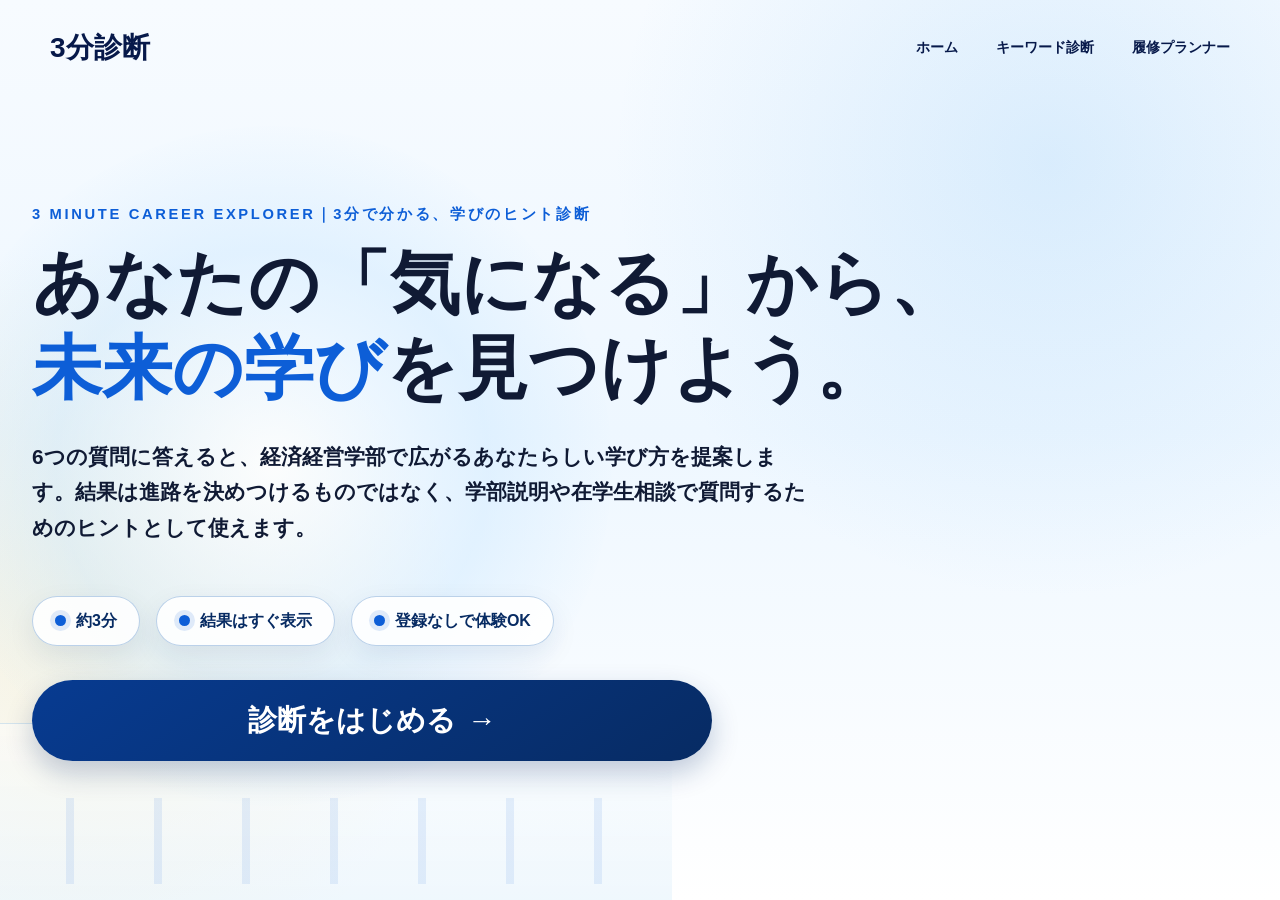
==== diagnosis/index.html @ 69097fbe "Add files via upload" ====
<!doctype html>
<html lang="ja">
  <head>
    <meta charset="UTF-8">
    <meta name="viewport" content="width=device-width, initial-scale=1">
    <title>経済経営学部 未来をデザインする3分診断</title>
    <meta name="description" content="質問に答えることで、自分に合った経済経営学部の学びの方向性を知ることができる3分診断ページです。">
    <link rel="icon" href="../favicon.svg" type="image/svg+xml">
    <link rel="stylesheet" href="../assets/css/style.css">
  </head>
  <body class="tool-diagnosis">
<div class="page-shell">
      <header class="tool-page-header">
        <a id="brand-home" class="tool-page-title" href="#top" aria-label="診断のはじめへ">
          3分診断
        </a>
        <nav class="tool-page-nav" aria-label="ツールページナビ">
          <a href="../">ホーム</a>
          <a href="../keyword/">キーワード診断</a>
          <a href="../planner/">履修プランナー</a>
        </nav>
      </header>

      <main id="top">
        <section id="welcome-screen" class="hero screen">
          <p class="eyebrow">3 MINUTE CAREER EXPLORER｜3分で分かる、学びのヒント診断</p>
          <h1>あなたの「気になる」から、<br class="desktop-title-break"><span>未来の学び</span>を見つけよう。</h1>
          <p class="hero-copy">6つの質問に答えると、経済経営学部で広がるあなたらしい学び方を提案します。結果は進路を決めつけるものではなく、学部説明や在学生相談で質問するためのヒントとして使えます。</p>
          <div class="hero-points" aria-label="診断の特徴">
            <span>約3分</span><span>結果はすぐ表示</span><span>登録なしで体験OK</span>
          </div>
          <button id="start-button" class="button button-primary button-large">診断をはじめる <span aria-hidden="true">→</span></button>
        </section>

        <section id="quiz-screen" class="screen hidden" aria-live="polite">
          <div class="progress-area">
            <div class="progress-heading">
              <span id="progress-text">QUESTION 1 / 6</span>
              <div class="progress-track"><div id="progress-bar" class="progress-bar"></div></div>
              <span id="progress-percent">17%</span>
            </div>
          </div>
          <div id="question-card" class="question-card"></div>
          <div class="quiz-actions">
            <button id="back-button" class="button button-ghost" type="button">← 戻る</button>
            <button id="next-button" class="button button-primary" type="button">次へ →</button>
          </div>
        </section>

        <section id="result-screen" class="screen hidden">
          <div class="result-intro">
            <p class="eyebrow">YOUR LEARNING COMPASS｜あなたの学びの方向性</p>
            <p class="result-pretitle">あなたの学びのコンパスは</p>
            <h2 id="result-title"></h2>
            <p id="result-lead" class="result-lead"></p>
          </div>
          <div id="result-cards" class="result-cards"></div>
          <section class="result-next">
            <div>
              <p class="eyebrow">AT OPEN CAMPUS</p>
              <h3>この結果を、もっと自分のものに。</h3>
              <p>学部説明や在学生との相談で、結果画面を見せながら「自分に合う授業・モジュール・活動」を聞いてみよう。迷ったときは、気になったキーワードや授業名をそのまま相談して大丈夫です。結果画面をスクリーンショットして見せても使いやすいです。次に使う場合は、<a href="../planner/">履修モジュールプランナー</a>、<a href="../keyword/">キーワードから学びを探す</a>、<a href="../">トップページ</a>へ進めます。</p>
            </div>
            <div class="open-campus-actions" aria-label="オープンキャンパスでの活用方法">
              <div>
                <span class="action-icon" aria-hidden="true">
                  <svg viewBox="0 0 24 24" focusable="false">
                    <path d="M4.5 5.5c2.4-.9 4.8-.7 7 .7v12c-2.2-1.4-4.6-1.6-7-.7v-12Z"></path>
                    <path d="M19.5 5.5c-2.4-.9-4.8-.7-7 .7v12c2.2-1.4 4.6-1.6 7-.7v-12Z"></path>
                  </svg>
                </span>
                <strong>学部説明や理解を深める</strong>
              </div>
              <div>
                <span class="action-icon" aria-hidden="true">
                  <svg viewBox="0 0 24 24" focusable="false">
                    <path d="M5 6.5h14v9H9l-4 3v-12Z"></path>
                    <path d="M8.5 10h7"></path>
                    <path d="M8.5 13h4.5"></path>
                  </svg>
                </span>
                <strong>在学生に気軽に相談する</strong>
              </div>
              <div>
                <span class="action-icon" aria-hidden="true">
                  <svg viewBox="0 0 24 24" focusable="false">
                    <path d="M6 20V5"></path>
                    <path d="M6 5h11l-1.3 3L17 11H6"></path>
                  </svg>
                </span>
                <strong>自分の学びの解像度を上げる</strong>
              </div>
            </div>
          </section>
          <div class="result-footer-actions">
            <button id="restart-button" class="text-button" type="button">もう一度診断する</button>
            <button id="print-button" class="text-button" type="button">結果を印刷・保存する</button>
          </div>
        </section>

      </main>
    </div>
    
  
    <script src="../assets/js/diagnosis.js" defer></script>
  </body>
</html>
---- assets/css/style.css ----
/* Home page */
body.tool-home {
    --home-navy: #07194a;
    --home-blue: #0968df;
    --home-cyan: #12b9c5;
    --home-teal: #00aaa4;
    --home-amber: #f5aa00;
    --home-cream: #fff7df;
    --home-line: #d9e8f8;
    --home-muted: #56657b;
    --home-shadow: 0 18px 44px rgba(7, 25, 74, 0.14);
    min-height: 100vh;
    margin: 0;
    background: linear-gradient(180deg, #ffffff 0%, #f5fbff 56%, #eaf8ff 100%);
    color: var(--home-navy);
    font-family: -apple-system, BlinkMacSystemFont, "Segoe UI", "Noto Sans JP", sans-serif;
    line-height: 1.6;
    overflow-x: hidden;
  }
body.tool-home * {
    box-sizing: border-box;
  }
body.tool-home a {
    color: inherit;
    text-decoration: none;
  }
body.tool-home .home-topbar {
    display: flex;
    align-items: center;
    justify-content: space-between;
    gap: 28px;
    width: min(1180px, calc(100% - 32px));
    margin: 0 auto;
    padding: 28px 0 18px;
  }
body.tool-home .home-brand {
    display: flex;
    align-items: center;
    gap: 12px;
    min-width: 0;
  }
body.tool-home .brand-symbol {
    position: relative;
    display: inline-block;
    width: 44px;
    height: 44px;
    flex: 0 0 auto;
  }
body.tool-home .brand-symbol::before,
body.tool-home .brand-symbol::after {
    content: "";
    position: absolute;
    left: 18px;
    bottom: 4px;
    width: 9px;
    height: 36px;
    border-radius: 12px 12px 2px 2px;
    background: linear-gradient(180deg, #0c6ae8, #0649b0);
    transform-origin: bottom center;
  }
body.tool-home .brand-symbol::before {
    transform: rotate(-34deg);
    box-shadow:
      -12px 8px 0 -2px #0c6ae8,
      12px 8px 0 -2px #0c6ae8;
  }
body.tool-home .brand-symbol::after {
    transform: rotate(34deg);
  }
body.tool-home .home-brand strong {
    display: block;
    overflow-wrap: anywhere;
    font-size: clamp(18px, 2.2vw, 28px);
    line-height: 1.2;
    letter-spacing: 0;
  }
body.tool-home .home-brand small {
    display: block;
    margin-top: 2px;
    color: var(--home-blue);
    font-size: 12px;
    font-weight: 800;
    letter-spacing: 0;
  }
body.tool-home .home-links {
    display: flex;
    align-items: center;
    gap: clamp(14px, 3vw, 38px);
    color: var(--home-navy);
    font-size: 14px;
    font-weight: 800;
    white-space: nowrap;
  }
body.tool-home .home-links a {
    padding: 8px 0;
  }
body.tool-home .home-shell {
    width: min(1180px, calc(100% - 32px));
    margin: 0 auto;
    padding: 0 0 38px;
  }
body.tool-home .home-hero {
    position: relative;
    display: grid;
    grid-template-columns: minmax(0, 1.02fr) minmax(360px, .98fr);
    align-items: center;
    gap: 28px;
    min-height: 500px;
    padding: 34px 0 82px;
  }
body.tool-home .home-hero::before {
    content: "";
    position: absolute;
    pointer-events: none;
    z-index: -1;
    width: 128px;
    height: 128px;
    left: -56px;
    bottom: 74px;
    border-radius: 50%;
    background: radial-gradient(circle at 32% 32%, #fff2a5 0 24%, #ffd75b 25% 58%, transparent 59%);
    opacity: .86;
  }
body.tool-home .home-kicker {
    position: relative;
    display: inline-flex;
    align-items: center;
    gap: 10px;
    margin: 0 0 16px;
    color: var(--home-blue);
    font-size: 15px;
    font-weight: 900;
    letter-spacing: 0;
  }
body.tool-home .home-kicker::before,
body.tool-home .home-kicker::after {
    content: "";
    width: 16px;
    height: 2px;
    border-radius: 999px;
    background: var(--home-blue);
    transform: rotate(62deg);
  }
body.tool-home .home-kicker::after {
    transform: rotate(-62deg);
  }
body.tool-home h1 {
    max-width: 620px;
    margin: 0;
    font-size: clamp(34px, 5.2vw, 58px);
    line-height: 1.34;
    letter-spacing: 0;
  }
body.tool-home .hero-lead {
    max-width: 560px;
    margin: 24px 0 0;
    color: #192a55;
    font-size: clamp(16px, 1.8vw, 20px);
    font-weight: 800;
  }
body.tool-home .hero-visual {
    position: relative;
    min-height: 420px;
  }
body.tool-home .campus-card {
    position: absolute;
    inset: 28px 0 0;
    overflow: hidden;
    border-radius: 56px 0 0 56px;
    background:
      linear-gradient(155deg, rgba(255,255,255,.8) 0 28%, rgba(141,220,255,.72) 29% 100%),
      linear-gradient(180deg, #d8f5ff 0%, #ffffff 100%);
    box-shadow: 0 22px 58px rgba(13, 111, 218, .18);
  }
body.tool-home .campus-sky {
    position: absolute;
    inset: 0;
    background:
      radial-gradient(circle at 30% 20%, #fff 0 6%, transparent 7%),
      radial-gradient(circle at 42% 18%, #fff 0 9%, transparent 10%),
      radial-gradient(circle at 58% 21%, #fff 0 6%, transparent 7%),
      linear-gradient(180deg, #bff0ff 0%, transparent 52%);
  }
body.tool-home .campus-building {
    position: absolute;
    right: 72px;
    top: 86px;
    display: grid;
    grid-template-columns: repeat(4, 34px);
    gap: 8px;
    width: 184px;
    min-height: 146px;
    border: 8px solid rgba(255,255,255,.8);
    border-radius: 8px;
    padding: 18px;
    background: linear-gradient(160deg, #50b6f7, #0a75d8);
    transform: perspective(500px) rotateY(-8deg);
  }
body.tool-home .campus-building span {
    min-height: 22px;
    border-radius: 3px;
    background: rgba(255,255,255,.68);
  }
body.tool-home .student-row {
    position: absolute;
    right: 40px;
    bottom: 46px;
    display: flex;
    align-items: end;
    gap: 14px;
  }
body.tool-home .student-row span {
    display: block;
    width: 64px;
    height: 140px;
    border-radius: 36px 36px 16px 16px;
    background:
      radial-gradient(circle at 50% 24px, #ffe0c2 0 20px, transparent 21px),
      linear-gradient(180deg, #ffd43d 0 42%, #1275df 43% 100%);
    box-shadow: 0 12px 20px rgba(7, 25, 74, .12);
  }
body.tool-home .student-row span:nth-child(2) {
    height: 172px;
    background:
      radial-gradient(circle at 50% 24px, #ffe0c2 0 20px, transparent 21px),
      linear-gradient(180deg, #10a6d8 0 42%, #0b56b3 43% 100%);
  }
body.tool-home .student-row span:nth-child(3) {
    height: 152px;
    background:
      radial-gradient(circle at 50% 24px, #ffe0c2 0 20px, transparent 21px),
      linear-gradient(180deg, #ffffff 0 42%, #1a64c8 43% 100%);
  }
body.tool-home .visual-ribbon {
    position: absolute;
    right: -40px;
    bottom: 12px;
    width: 420px;
    height: 92px;
    border-radius: 999px;
    transform: rotate(-18deg);
  }
body.tool-home .visual-ribbon.blue {
    background: linear-gradient(90deg, #32beff, #006ae8);
  }
body.tool-home .visual-ribbon.yellow {
    bottom: -18px;
    height: 38px;
    background: #ffd64f;
  }
body.tool-home .tool-cards {
    position: relative;
    z-index: 1;
    display: grid;
    grid-template-columns: repeat(3, minmax(0, 1fr));
    gap: 22px;
    margin-top: -50px;
  }
body.tool-home .tool-card {
    position: relative;
    display: grid;
    justify-items: center;
    gap: 12px;
    min-height: 326px;
    overflow: hidden;
    border: 1px solid #e7eef8;
    border-radius: 24px;
    padding: 30px 28px 26px;
    background:
      radial-gradient(circle at 12% 12%, rgba(33, 213, 214, .12), transparent 30%),
      radial-gradient(circle at 85% 20%, rgba(9, 104, 223, .1), transparent 28%),
      #ffffff;
    box-shadow: var(--home-shadow);
    text-align: center;
    transition: transform 160ms ease, box-shadow 160ms ease;
  }
body.tool-home .tool-card:hover {
    transform: translateY(-4px);
    box-shadow: 0 24px 54px rgba(7, 25, 74, .18);
  }
body.tool-home .tool-badge {
    position: absolute;
    top: 24px;
    right: 24px;
    border-radius: 999px;
    padding: 5px 12px;
    background: var(--home-teal);
    color: #fff;
    font-size: 12px;
    font-weight: 900;
  }
body.tool-home .tool-icon {
    display: grid;
    place-items: center;
    width: 92px;
    height: 92px;
    border-radius: 50%;
    color: #fff;
    box-shadow: 0 16px 28px rgba(7, 25, 74, .18);
  }
body.tool-home .tool-icon svg {
    width: 54px;
    height: 54px;
    fill: none;
    stroke: currentColor;
    stroke-width: 4;
    stroke-linecap: round;
    stroke-linejoin: round;
  }
body.tool-home .tool-card.teal .tool-icon,
body.tool-home .tool-card.teal em {
    background: linear-gradient(135deg, #16ceb5, #00a6a2);
  }
body.tool-home .tool-card.blue .tool-icon,
body.tool-home .tool-card.blue em {
    background: linear-gradient(135deg, #3999ff, #0067e6);
  }
body.tool-home .tool-card.amber .tool-icon,
body.tool-home .tool-card.amber em {
    background: linear-gradient(135deg, #ffc928, #f0a000);
  }
body.tool-home .tool-card strong {
    display: block;
    color: var(--home-blue);
    font-size: clamp(24px, 2.6vw, 30px);
    line-height: 1.2;
    letter-spacing: 0;
  }
body.tool-home .tool-card.teal strong {
    color: #00a39d;
  }
body.tool-home .tool-card.amber strong {
    color: #ee9700;
    font-size: clamp(18px, 2.1vw, 26px);
    white-space: nowrap;
  }
body.tool-home .tool-card > span:not(.tool-icon):not(.tool-badge) {
    color: #16254e;
    font-size: 14px;
    font-weight: 700;
  }
body.tool-home .tool-card em {
    display: inline-flex;
    align-items: center;
    justify-content: center;
    width: min(100%, 256px);
    min-height: 48px;
    margin-top: auto;
    border-radius: 999px;
    color: #fff;
    font-style: normal;
    font-weight: 900;
    box-shadow: 0 10px 20px rgba(7, 25, 74, .14);
  }
body.tool-home .tool-card em::after {
    content: ">";
    margin-left: 12px;
  }
body.tool-home .home-steps {
    margin: 58px calc(50% - 50vw) 0;
    padding: 48px max(16px, calc((100vw - 1180px) / 2)) 58px;
    background:
      radial-gradient(circle at 9% 20%, rgba(9,104,223,.12), transparent 13%),
      radial-gradient(circle at 91% 24%, rgba(245,170,0,.14), transparent 12%),
      linear-gradient(180deg, #effbff 0%, #e8f8ff 100%);
  }
body.tool-home .home-steps h2 {
    margin: 0 0 28px;
    text-align: center;
    font-size: clamp(24px, 3.4vw, 34px);
    line-height: 1.35;
    letter-spacing: 0;
  }
body.tool-home .step-grid {
    display: grid;
    grid-template-columns: repeat(3, minmax(0, 1fr));
    gap: 18px;
  }
body.tool-home .step-grid article {
    min-height: 176px;
    border: 1px solid #d9edff;
    border-radius: 20px;
    padding: 24px;
    background: rgba(255,255,255,.84);
    box-shadow: 0 14px 32px rgba(7, 25, 74, .08);
  }
body.tool-home .step-grid span {
    display: inline-grid;
    place-items: center;
    width: 66px;
    height: 66px;
    border-radius: 50%;
    color: #fff;
    font-size: 13px;
    font-weight: 900;
    line-height: 1.1;
  }
body.tool-home .step-grid article:nth-child(1) span {
    background: linear-gradient(135deg, #16ceb5, #00a6a2);
  }
body.tool-home .step-grid article:nth-child(2) span {
    background: linear-gradient(135deg, #3999ff, #0067e6);
  }
body.tool-home .step-grid article:nth-child(3) span {
    background: linear-gradient(135deg, #ffc928, #f0a000);
  }
body.tool-home .step-grid h3 {
    margin: 14px 0 6px;
    font-size: 20px;
    letter-spacing: 0;
  }
body.tool-home .step-grid p {
    margin: 0;
    color: var(--home-muted);
    font-size: 14px;
    font-weight: 700;
  }
body.tool-home .home-message {
    display: grid;
    grid-template-columns: auto minmax(0, 1fr);
    gap: 18px;
    align-items: center;
    width: min(960px, 100%);
    margin: -18px auto 0;
    border: 1px solid #e1edf8;
    border-radius: 20px;
    padding: 18px 28px;
    background: #fff;
    box-shadow: var(--home-shadow);
  }
body.tool-home .message-icon {
    position: relative;
    display: inline-grid;
    place-items: center;
    width: 62px;
    height: 62px;
    border-radius: 50%;
    background: #e5f5ff;
  }
body.tool-home .message-icon::before {
    content: "";
    width: 28px;
    height: 34px;
    border: 4px solid var(--home-blue);
    border-radius: 18px 18px 8px 8px;
    background: #fff;
  }
body.tool-home .home-message p {
    margin: 0;
    color: #13224c;
    font-weight: 800;
  }
@media (max-width: 900px) {
body.tool-home .home-topbar {
      align-items: flex-start;
      flex-direction: column;
      gap: 12px;
    }
body.tool-home .home-links {
      width: 100%;
      overflow-x: auto;
      padding-bottom: 2px;
    }
body.tool-home .home-hero {
      grid-template-columns: 1fr;
      min-height: 0;
      padding: 28px 0 64px;
    }
body.tool-home .hero-visual {
      min-height: 300px;
    }
body.tool-home .campus-card {
      inset: 0;
      border-radius: 28px;
    }
body.tool-home .tool-cards,
body.tool-home .step-grid {
      grid-template-columns: 1fr;
    }
body.tool-home .tool-cards {
      margin-top: -34px;
    }
body.tool-home .tool-card {
      min-height: 0;
    }
  }
@media (max-width: 560px) {
body.tool-home .home-topbar,
body.tool-home .home-shell {
      width: min(100% - 24px, 460px);
    }
body.tool-home .home-topbar {
      flex-direction: row;
      align-items: center;
      justify-content: center;
      padding-top: 20px;
      padding-bottom: 10px;
      text-align: center;
    }
body.tool-home .brand-symbol {
      width: 34px;
      height: 34px;
    }
body.tool-home .brand-symbol::before,
body.tool-home .brand-symbol::after {
      left: 14px;
      bottom: 3px;
      width: 7px;
      height: 28px;
    }
body.tool-home .brand-symbol::before {
      box-shadow:
        -9px 6px 0 -2px #0c6ae8,
        9px 6px 0 -2px #0c6ae8;
    }
body.tool-home .home-brand strong {
      font-size: 17px;
      line-height: 1.25;
    }
body.tool-home .home-brand small {
      font-size: 10px;
    }
body.tool-home .home-links {
      display: none;
    }
body.tool-home .home-hero {
      display: none;
    }
body.tool-home .tool-cards {
      justify-items: center;
      margin-top: 18px;
    }
body.tool-home .tool-card {
      width: min(100%, 360px);
      border-radius: 20px;
      padding: 26px 22px 22px;
    }
body.tool-home .tool-icon {
      width: 78px;
      height: 78px;
    }
body.tool-home .tool-icon svg {
      width: 46px;
      height: 46px;
    }
body.tool-home .home-steps {
      margin-top: 42px;
      padding-top: 38px;
    }
body.tool-home .step-grid article {
      padding: 20px;
    }
body.tool-home .home-message {
      grid-template-columns: 1fr;
      justify-items: center;
      text-align: center;
      padding: 20px;
    }
}

/* Shared tool page header */
body.tool-keyword .tool-page-header,
body.tool-diagnosis .tool-page-header,
body.tool-planner .tool-page-header {
    display: flex;
    align-items: center;
    justify-content: space-between;
    gap: 28px;
    width: min(1180px, calc(100% - 32px));
    margin: 0 auto;
    padding: 28px 0 18px;
  }
body.tool-keyword .tool-page-title,
body.tool-diagnosis .tool-page-title,
body.tool-planner .tool-page-title {
    display: block;
    min-width: 0;
    color: #07194a;
    font-size: clamp(18px, 2.2vw, 28px);
    font-weight: 900;
    line-height: 1.2;
    letter-spacing: 0;
    text-decoration: none;
  }
body.tool-keyword .tool-page-nav,
body.tool-diagnosis .tool-page-nav,
body.tool-planner .tool-page-nav {
    display: flex;
    align-items: center;
    gap: clamp(14px, 3vw, 38px);
    color: #07194a;
    font-size: 14px;
    font-weight: 800;
    white-space: nowrap;
  }
body.tool-keyword .tool-page-nav a,
body.tool-diagnosis .tool-page-nav a,
body.tool-planner .tool-page-nav a {
    color: inherit;
    padding: 8px 0;
    text-decoration: none;
  }
body.tool-keyword .tool-page-title:hover,
body.tool-diagnosis .tool-page-title:hover,
body.tool-planner .tool-page-title:hover,
body.tool-keyword .tool-page-nav a:hover,
body.tool-diagnosis .tool-page-nav a:hover,
body.tool-planner .tool-page-nav a:hover {
    color: #0968df;
  }
body.tool-keyword .tool-page-title:focus-visible,
body.tool-diagnosis .tool-page-title:focus-visible,
body.tool-planner .tool-page-title:focus-visible,
body.tool-keyword .tool-page-nav a:focus-visible,
body.tool-diagnosis .tool-page-nav a:focus-visible,
body.tool-planner .tool-page-nav a:focus-visible {
    outline: 3px solid rgba(9, 104, 223, .22);
    outline-offset: 4px;
    border-radius: 8px;
  }
@media (max-width: 900px) {
body.tool-keyword .tool-page-header,
body.tool-diagnosis .tool-page-header,
body.tool-planner .tool-page-header {
      align-items: flex-start;
      flex-direction: column;
      gap: 12px;
    }
body.tool-keyword .tool-page-nav,
body.tool-diagnosis .tool-page-nav,
body.tool-planner .tool-page-nav {
      width: 100%;
      overflow-x: auto;
      padding-bottom: 2px;
    }
  }
@media (max-width: 560px) {
body.tool-keyword .tool-page-header,
body.tool-diagnosis .tool-page-header,
body.tool-planner .tool-page-header {
      width: min(100% - 24px, 460px);
      padding: 20px 0 10px;
    }
body.tool-keyword .tool-page-title,
body.tool-diagnosis .tool-page-title,
body.tool-planner .tool-page-title {
      font-size: 18px;
    }
body.tool-keyword .tool-page-nav,
body.tool-diagnosis .tool-page-nav,
body.tool-planner .tool-page-nav {
      gap: 18px;
      font-size: 13px;
    }
  }
@media print {
body.tool-keyword .tool-page-header,
body.tool-diagnosis .tool-page-header,
body.tool-planner .tool-page-header {
      display: none !important;
    }
}

/* Keyword diagnosis base styles */
body.tool-keyword {
      --ink: #172033;
      --muted: #64748b;
      --line: #d8dee8;
      --panel: #ffffff;
      --soft: #f7f8fb;
      --accent: #0f766e;
      --accent-ink: #ffffff;
      --rose: #db2777;
      --amber: #b45309;
      --blue: #2563eb;
      --shadow: 0 18px 42px rgba(23, 32, 51, 0.12);
    }
body.tool-keyword * {
      box-sizing: border-box;
    }
body.tool-keyword {
      margin: 0;
      color: var(--ink);
      background:
        linear-gradient(180deg, #f5f7fb 0%, #ffffff 46%, #eef7f5 100%);
      font-family: -apple-system, BlinkMacSystemFont, "Segoe UI", sans-serif;
      line-height: 1.6;
    }
body.tool-keyword button {
      font: inherit;
    }
body.tool-keyword .app {
      width: min(1180px, calc(100vw - 32px));
      max-width: 100vw;
      margin: 0 auto;
      padding: 28px 0 40px;
    }
body.tool-keyword .topbar {
      display: flex;
      align-items: flex-start;
      justify-content: space-between;
      gap: 20px;
      margin-bottom: 22px;
    }
body.tool-keyword .title-block {
      max-width: none;
      width: 100%;
    }
body.tool-keyword .kicker {
      margin: 0 0 6px;
      color: var(--accent);
      font-size: 13px;
      font-weight: 700;
      letter-spacing: 0;
    }
body.tool-keyword h1 {
      margin: 0;
      font-size: clamp(28px, 4vw, 48px);
      line-height: 1.14;
      letter-spacing: 0;
      overflow-wrap: anywhere;
    }
body.tool-keyword .lead {
      margin: 12px 0 0;
      color: #475569;
      font-size: 16px;
      max-width: none;
      overflow-wrap: anywhere;
    }
body.tool-keyword .counter {
      min-width: 112px;
      border: 1px solid var(--line);
      border-radius: 8px;
      background: #f8fafc;
      padding: 7px 12px;
      text-align: center;
    }
body.tool-keyword .counter strong {
      display: block;
      font-size: 20px;
      line-height: 1.1;
      color: var(--accent);
    }
body.tool-keyword .counter span {
      display: block;
      color: var(--muted);
      font-size: 12px;
      margin-top: 2px;
    }
body.tool-keyword .layout {
      display: block;
    }
body.tool-keyword .panel {
      background: rgba(255, 255, 255, 0.92);
      border: 1px solid var(--line);
      border-radius: 8px;
      box-shadow: var(--shadow);
    }
body.tool-keyword .keyword-tag-panel {
      margin-bottom: 22px;
      padding: 20px;
    }
body.tool-keyword .section-head {
      display: flex;
      align-items: center;
      justify-content: space-between;
      gap: 14px;
      margin-bottom: 14px;
    }
body.tool-keyword .tag-panel-actions {
      display: flex;
      align-items: center;
      gap: 10px;
    }
body.tool-keyword h2 {
      margin: 0;
      font-size: 19px;
      letter-spacing: 0;
    }
body.tool-keyword .ghost-button,
body.tool-keyword .primary-button {
      max-width: 100%;
      min-height: 42px;
      border-radius: 8px;
      border: 1px solid var(--line);
      padding: 8px 14px;
      cursor: pointer;
      transition: transform 160ms ease, box-shadow 160ms ease, background 160ms ease;
    }
body.tool-keyword .ghost-button {
      background: #ffffff;
      color: #334155;
    }
body.tool-keyword .primary-button {
      background: var(--accent);
      border-color: var(--accent);
      color: var(--accent-ink);
      font-weight: 700;
    }
body.tool-keyword .ghost-button:hover,
body.tool-keyword .primary-button:hover {
      transform: translateY(-1px);
      box-shadow: 0 8px 18px rgba(23, 32, 51, 0.14);
    }
body.tool-keyword .ghost-button:disabled,
body.tool-keyword .primary-button:disabled {
      opacity: 0.45;
      cursor: not-allowed;
      transform: none;
      box-shadow: none;
    }
body.tool-keyword .chips {
      display: flex;
      flex-wrap: wrap;
      gap: 9px;
    }
body.tool-keyword .chip {
      display: inline-flex;
      align-items: center;
      max-width: 100%;
      min-height: 36px;
      border: 1px solid var(--line);
      border-radius: 999px;
      background: #f8fafc;
      color: #334155;
      padding: 7px 12px;
      cursor: pointer;
      transition: border 160ms ease, background 160ms ease, box-shadow 160ms ease, transform 160ms ease;
    }
body.tool-keyword .chip:hover {
      border-color: var(--accent);
      background: #ecfdf5;
      color: var(--accent);
      transform: translateY(-1px);
      box-shadow: 0 6px 16px rgba(15, 118, 110, 0.12);
    }
body.tool-keyword .chip.is-selected {
      border-color: var(--accent);
      background: var(--accent);
      box-shadow: 0 8px 18px rgba(15, 118, 110, 0.2);
      color: #ffffff;
    }
body.tool-keyword .chip.is-disabled {
      opacity: 0.46;
      cursor: not-allowed;
    }
body.tool-keyword .chip-name {
      display: block;
      font-weight: 800;
      letter-spacing: 0;
      overflow-wrap: anywhere;
    }
body.tool-keyword .result-panel {
      overflow: hidden;
    }
body.tool-keyword .result-head {
      padding: 20px 20px 0;
    }
body.tool-keyword .selected-list {
      display: flex;
      flex-wrap: wrap;
      gap: 8px;
      min-height: 34px;
      margin-top: 12px;
    }
body.tool-keyword .selected-pill {
      border-radius: 999px;
      background: #e2e8f0;
      color: #334155;
      padding: 5px 10px;
      font-size: 12px;
      font-weight: 700;
    }
body.tool-keyword .empty {
      padding: 34px 20px 26px;
      color: var(--muted);
    }
body.tool-keyword .result-list {
      display: grid;
      gap: 12px;
      padding: 16px 20px 20px;
    }
body.tool-keyword .result-card {
      border: 1px solid var(--line);
      border-left: 7px solid var(--accent);
      border-radius: 8px;
      background: #ffffff;
      padding: 15px;
      overflow-wrap: anywhere;
    }
body.tool-keyword .result-top {
      display: flex;
      align-items: flex-start;
      justify-content: space-between;
      flex-wrap: wrap;
      gap: 12px;
      margin-bottom: 8px;
    }
body.tool-keyword .rank {
      display: inline-grid;
      place-items: center;
      min-width: 34px;
      height: 34px;
      border-radius: 999px;
      color: #ffffff;
      background: var(--accent);
      font-weight: 800;
    }
body.tool-keyword .match {
      color: var(--muted);
      font-size: 12px;
      white-space: nowrap;
    }
body.tool-keyword .area-name {
      margin: 0;
      font-size: 20px;
      line-height: 1.25;
    }
body.tool-keyword .subtitle {
      margin: 2px 0 10px;
      color: var(--muted);
      font-weight: 700;
    }
body.tool-keyword .description {
      margin: 0 0 12px;
    }
body.tool-keyword .question {
      margin: 0 0 12px;
      padding: 10px 12px;
      border-radius: 8px;
      background: var(--soft);
      font-weight: 700;
    }
body.tool-keyword .meta {
      display: grid;
      gap: 8px;
      color: #475569;
      font-size: 13px;
    }
body.tool-keyword .meta strong {
      color: var(--ink);
    }
body.tool-keyword .lesson-list {
      display: grid;
      gap: 8px;
      margin: 8px 0 0;
      padding: 0;
      list-style: none;
    }
body.tool-keyword .lesson-list li {
      border-radius: 8px;
      background: #f8fafc;
      padding: 8px 10px;
    }
body.tool-keyword .lesson-name {
      display: block;
      font-weight: 800;
    }
body.tool-keyword .lesson-detail {
      display: block;
      color: var(--muted);
      font-size: 12px;
    }
body.tool-keyword .common {
      border-top: 1px solid var(--line);
      background: #f8fafc;
      padding: 16px 20px;
      color: #475569;
      font-size: 13px;
      overflow-wrap: anywhere;
    }
body.tool-keyword .actions {
      display: flex;
      flex-wrap: wrap;
      gap: 10px;
      padding: 0 20px 20px;
    }
@media (min-width: 1100px) {
body.tool-keyword h1,
body.tool-keyword .lead {
        white-space: nowrap;
      }

    
}
@media (max-width: 900px) {
body.tool-keyword .app {
        width: min(calc(100vw - 24px), 680px);
        padding-top: 18px;
      }
body.tool-keyword .topbar {
        display: block;
      }
body.tool-keyword .keyword-tag-panel {
        padding: 16px;
      }
body.tool-keyword .section-head {
        align-items: flex-start;
        flex-direction: column;
      }
body.tool-keyword .tag-panel-actions {
        width: 100%;
        flex-wrap: wrap;
        justify-content: flex-start;
      }

    
}
@media (max-width: 600px) {
body.tool-keyword .app {
        width: min(calc(100vw - 24px), 351px);
      }

    
}

/* Keyword diagnosis dashboard refresh */
body.tool-keyword {
      --keyword-bg: #f4f7fb;
      --keyword-surface: #ffffff;
      --keyword-surface-soft: #f8fbff;
      --keyword-ink: #0f1b33;
      --keyword-muted: #5f6f86;
      --keyword-line: #d8e3f2;
      --keyword-line-strong: #b7cff1;
      --keyword-blue: #2563eb;
      --keyword-blue-dark: #0f3478;
      --keyword-blue-soft: #eaf3ff;
      --keyword-teal: #0f9f9a;
      --keyword-teal-dark: #0f766e;
      --keyword-shadow: 0 14px 34px rgba(15, 27, 51, 0.08);
      min-height: 100vh;
      background: linear-gradient(180deg, #f8fbff 0%, #f4f7fb 52%, #ffffff 100%);
      color: var(--keyword-ink);
      font-family: -apple-system, BlinkMacSystemFont, "Segoe UI", "Noto Sans JP", sans-serif;
    }
body.tool-keyword .keyword-site-header {
      border-bottom: 1px solid var(--keyword-line);
      background: rgba(255, 255, 255, 0.94);
    }
body.tool-keyword .header-inner {
      display: flex;
      align-items: center;
      width: min(1500px, calc(100vw - 48px));
      min-height: 72px;
      margin: 0 auto;
    }
body.tool-keyword .header-brand {
      display: inline-flex;
      align-items: center;
      gap: 12px;
      color: var(--keyword-blue-dark);
      font-size: clamp(24px, 2.4vw, 34px);
      font-weight: 900;
      letter-spacing: 0.01em;
    }
body.tool-keyword .app {
      width: min(1500px, calc(100vw - 48px));
      padding: 28px 0 46px;
    }
body.tool-keyword .topbar {
      display: block;
      margin-bottom: 20px;
    }
body.tool-keyword .title-block {
      max-width: 1050px;
    }
body.tool-keyword .kicker {
      margin: 0 0 8px;
      color: var(--keyword-blue);
      font-size: 13px;
      font-weight: 900;
    }
body.tool-keyword h1 {
      max-width: 100%;
      color: var(--keyword-ink);
      font-size: clamp(32px, 4vw, 54px);
      font-weight: 900;
      line-height: 1.18;
      letter-spacing: 0;
      white-space: normal;
      overflow-wrap: anywhere;
    }
body.tool-keyword .lead {
      max-width: 920px;
      margin: 0;
      color: #40506a;
      font-size: clamp(15px, 1.4vw, 18px);
      font-weight: 700;
      white-space: normal;
    }
body.tool-keyword .layout {
      display: grid;
      grid-template-columns: minmax(300px, 0.92fr) minmax(0, 1.08fr);
      gap: 18px;
      align-items: start;
    }
body.tool-keyword .panel {
      border: 1px solid var(--keyword-line);
      border-radius: 8px;
      background: rgba(255, 255, 255, 0.96);
      box-shadow: var(--keyword-shadow);
    }
body.tool-keyword .keyword-tag-panel {
      margin-bottom: 0;
      padding: clamp(18px, 2.2vw, 28px);
    }
body.tool-keyword .section-head,
body.tool-keyword .result-head {
      display: flex;
      align-items: center;
      justify-content: space-between;
      gap: 14px;
      margin-bottom: 22px;
    }
body.tool-keyword .result-head {
      flex-wrap: wrap;
      padding: clamp(18px, 2.2vw, 26px) clamp(18px, 2.2vw, 26px) 0;
      margin-bottom: 0;
    }
body.tool-keyword .section-title {
      display: flex;
      align-items: center;
      gap: 12px;
      min-width: max-content;
    }
body.tool-keyword h2 {
      color: var(--keyword-ink);
      font-size: clamp(18px, 1.6vw, 23px);
      font-weight: 900;
      line-height: 1.35;
      white-space: nowrap;
    }
body.tool-keyword .tag-panel-actions {
      display: flex;
      align-items: center;
      gap: 10px;
      flex: 0 0 auto;
    }
body.tool-keyword .counter {
      display: inline-flex;
      align-items: baseline;
      gap: 8px;
      min-width: 126px;
      border: 0;
      border-radius: 999px;
      background: var(--keyword-blue-soft);
      padding: 8px 16px;
      color: var(--keyword-blue-dark);
    }
body.tool-keyword .counter strong {
      color: var(--keyword-blue);
      font-size: 21px;
      font-weight: 900;
      line-height: 1;
    }
body.tool-keyword .counter span {
      margin: 0;
      color: var(--keyword-blue-dark);
      font-size: 12px;
      font-weight: 900;
    }
body.tool-keyword .ghost-button,
body.tool-keyword .primary-button {
      display: inline-flex;
      align-items: center;
      justify-content: center;
      gap: 8px;
      min-height: 44px;
      border-radius: 8px;
      padding: 9px 18px;
      font-weight: 900;
      letter-spacing: 0;
    }
body.tool-keyword .ghost-button {
      border-color: var(--keyword-line-strong);
      background: #ffffff;
      color: var(--keyword-blue-dark);
    }
body.tool-keyword .primary-button {
      border-color: var(--keyword-blue);
      background: var(--keyword-blue);
      color: #ffffff;
      box-shadow: 0 12px 24px rgba(37, 99, 235, 0.22);
    }
body.tool-keyword .chips {
      display: flex;
      flex-wrap: wrap;
      gap: 12px;
    }
body.tool-keyword .chip {
      justify-content: center;
      width: auto;
      min-height: 54px;
      border: 1px solid var(--keyword-line-strong);
      border-radius: 8px;
      padding: 10px 14px;
      background: #ffffff;
      color: var(--keyword-ink);
      box-shadow: 0 1px 0 rgba(15, 27, 51, 0.02);
    }
body.tool-keyword .chip:hover {
      border-color: #8db7f2;
      background: var(--keyword-blue-soft);
      color: var(--keyword-blue-dark);
      box-shadow: 0 10px 22px rgba(37, 99, 235, 0.12);
    }
body.tool-keyword .chip.is-selected {
      border-color: var(--keyword-blue);
      background: linear-gradient(135deg, var(--keyword-blue), #2f80ed);
      color: #ffffff;
      box-shadow: 0 12px 24px rgba(37, 99, 235, 0.22);
    }
body.tool-keyword .chip.is-disabled:not(.is-selected) {
      opacity: 0.45;
      transform: none;
      box-shadow: none;
    }
body.tool-keyword .chip-name {
      min-width: 0;
      font-size: 15px;
      font-weight: 900;
      line-height: 1.35;
      overflow-wrap: normal;
      white-space: nowrap;
    }
body.tool-keyword .result-panel {
      overflow: hidden;
    }
body.tool-keyword .selected-list {
      display: flex;
      flex-wrap: wrap;
      gap: 8px;
      min-height: 30px;
      margin: 0;
    }
body.tool-keyword .selected-pill {
      border-radius: 999px;
      background: #ddf4f2;
      color: var(--keyword-teal-dark);
      padding: 6px 12px;
      font-size: 12px;
      font-weight: 900;
    }
body.tool-keyword .empty {
      min-height: 120px;
      padding: 22px 26px;
      color: var(--keyword-muted);
      font-weight: 800;
    }
body.tool-keyword .result-list {
      display: grid;
      gap: 14px;
      padding: 18px clamp(18px, 2.2vw, 26px) clamp(18px, 2.2vw, 26px);
    }
body.tool-keyword .result-card {
      border: 1px solid #bcd4f4;
      border-left: 0;
      border-radius: 8px;
      background: linear-gradient(180deg, #ffffff 0%, #f8fbff 100%);
      padding: clamp(16px, 2vw, 22px);
      overflow-wrap: anywhere;
    }
body.tool-keyword .result-top {
      display: flex;
      align-items: flex-start;
      justify-content: space-between;
      gap: 16px;
      margin-bottom: 12px;
    }
body.tool-keyword .result-title-row {
      display: flex;
      align-items: flex-start;
      gap: 14px;
      min-width: 0;
    }
body.tool-keyword .rank {
      flex: 0 0 52px;
      width: 52px;
      height: 52px;
      border-radius: 50% 50% 50% 12px;
      background: var(--accent);
      box-shadow: 0 10px 22px rgba(37, 99, 235, 0.18);
      font-size: 25px;
      font-weight: 900;
    }
body.tool-keyword .area-name {
      color: var(--keyword-ink);
      font-size: clamp(22px, 2.1vw, 30px);
      font-weight: 900;
      line-height: 1.25;
    }
body.tool-keyword .module-prefix {
      display: block;
      color: var(--keyword-blue);
      font-size: .62em;
      font-weight: 900;
      margin: 0 0 3px;
    }
body.tool-keyword .subtitle {
      margin: 5px 0 0;
      color: var(--keyword-blue);
      font-size: 16px;
      font-weight: 900;
    }
body.tool-keyword .match {
      border-radius: 999px;
      background: #edf4ff;
      color: var(--keyword-blue-dark);
      padding: 6px 10px;
      font-size: 12px;
      font-weight: 900;
    }
body.tool-keyword .description {
      margin: 0 0 16px;
      color: #26364d;
      font-size: 14px;
      line-height: 1.85;
    }
body.tool-keyword .question {
      display: grid;
      grid-template-columns: max-content minmax(0, 1fr);
      gap: 16px;
      align-items: center;
      margin: 0 0 16px;
      border: 1px solid #bfd8ff;
      border-radius: 8px;
      padding: 13px 16px;
      background: #f7fbff;
    }
body.tool-keyword .question span {
      color: var(--keyword-blue);
      font-size: 13px;
      font-weight: 900;
      white-space: nowrap;
    }
body.tool-keyword .question p {
      margin: 0;
      color: var(--keyword-ink);
      font-size: 14px;
      font-weight: 800;
      line-height: 1.65;
    }
body.tool-keyword .meta {
      display: grid;
      gap: 0;
      border-top: 1px solid var(--keyword-line);
    }
body.tool-keyword .meta-row {
      display: grid;
      grid-template-columns: 150px minmax(0, 1fr);
      gap: 18px;
      align-items: start;
      border-bottom: 1px solid var(--keyword-line);
      padding: 12px 0;
      color: #334155;
      font-size: 13px;
      line-height: 1.7;
    }
body.tool-keyword .meta-row strong {
      color: var(--keyword-blue-dark);
      font-size: 13px;
      font-weight: 900;
    }
body.tool-keyword .lesson-list {
      gap: 7px;
      margin: 0;
    }
body.tool-keyword .lesson-list li {
      border: 1px solid var(--keyword-line);
      border-radius: 8px;
      background: #ffffff;
      padding: 8px 10px;
    }
body.tool-keyword .lesson-name {
      color: var(--keyword-ink);
      font-weight: 900;
    }
body.tool-keyword .lesson-detail {
      color: var(--keyword-muted);
      font-size: 12px;
      line-height: 1.55;
    }
body.tool-keyword .common {
      border-top: 1px solid var(--keyword-line);
      background: var(--keyword-surface-soft);
      padding: 12px clamp(18px, 2.2vw, 26px);
      color: #475569;
      font-size: 13px;
      font-weight: 700;
    }
body.tool-keyword .actions {
      display: flex;
      justify-content: center;
      gap: 18px;
      padding: 26px 0 0;
    }
body.tool-keyword .actions .ghost-button,
body.tool-keyword .actions .primary-button {
      min-width: min(260px, 45vw);
      min-height: 56px;
      font-size: 16px;
    }

@media (max-width: 1180px) {
body.tool-keyword .chips {
        display: flex;
      }

    
}
@media (max-width: 760px) {
body.tool-keyword .layout {
        grid-template-columns: 1fr;
      }
body.tool-keyword .header-inner,
body.tool-keyword .app {
        width: min(100% - 24px, 680px);
      }
body.tool-keyword .header-inner {
        min-height: 62px;
      }
body.tool-keyword .topbar {
        margin-bottom: 16px;
      }
body.tool-keyword h1 {
        font-size: clamp(28px, 8vw, 38px);
      }
body.tool-keyword .section-head,
body.tool-keyword .result-head {
        align-items: stretch;
        flex-direction: column;
      }
body.tool-keyword .tag-panel-actions {
        width: 100%;
      }
body.tool-keyword .counter,
body.tool-keyword .tag-panel-actions .ghost-button {
        flex: 1;
      }
body.tool-keyword .chips {
        display: flex;
      }
body.tool-keyword .chip {
        min-height: 50px;
      }
body.tool-keyword .result-top,
body.tool-keyword .result-title-row {
        gap: 10px;
      }
body.tool-keyword .result-top {
        display: grid;
        grid-template-columns: 1fr;
      }
body.tool-keyword .result-title-row {
        display: grid;
        grid-template-columns: 44px minmax(0, 1fr);
        align-items: start;
      }
body.tool-keyword .match {
        grid-column: 2;
        grid-row: 1;
        align-self: start;
        justify-self: start;
        margin-top: 6px;
      }
body.tool-keyword .result-title-row > div {
        display: contents;
      }
body.tool-keyword .area-name,
body.tool-keyword .subtitle {
        grid-column: 1 / -1;
      }
body.tool-keyword .area-name {
        margin-top: 8px;
      }
body.tool-keyword .rank {
        flex-basis: 44px;
        width: 44px;
        height: 44px;
        font-size: 22px;
      }
body.tool-keyword .empty {
        min-height: 88px;
        padding: 18px;
      }
body.tool-keyword .question,
body.tool-keyword .meta-row {
        grid-template-columns: 1fr;
        gap: 8px;
      }
body.tool-keyword .actions {
        display: grid;
        grid-template-columns: 1fr;
        gap: 10px;
      }
body.tool-keyword .actions .ghost-button,
body.tool-keyword .actions .primary-button {
        width: 100%;
        min-width: 0;
      }

    
}
@media print {
body.tool-keyword {
        background: #ffffff;
      }
body.tool-keyword .keyword-tag-panel,
body.tool-keyword .actions,
body.tool-keyword .counter {
        display: none;
      }
body.tool-keyword .app {
        width: 100%;
        padding: 0;
      }
body.tool-keyword .layout {
        display: block;
      }
body.tool-keyword .panel,
body.tool-keyword .result-card {
        box-shadow: none;
      }

    
}

/* Diagnosis base styles */
body.tool-diagnosis {
    --navy: #0b2d5c;
    --blue: #175caa;
    --sky: #eaf4ff;
    --gold: #f3b629;
    --orange: #ea6a2a;
    --ink: #172234;
    --muted: #5a6678;
    --line: #dce4ee;
    --paper: #ffffff;
    --cream: #f8f6f1;
    --shadow: 0 16px 40px rgba(23, 46, 81, .12);
  }
body.tool-diagnosis * { box-sizing: border-box; }
body.tool-diagnosis { scroll-behavior: smooth; margin: 0; background: var(--cream); color: var(--ink); font-family: -apple-system, BlinkMacSystemFont, "Hiragino Kaku Gothic ProN", "Yu Gothic", Meiryo, sans-serif; line-height: 1.7; }
body.tool-diagnosis button,
body.tool-diagnosis input { font: inherit; }
body.tool-diagnosis button { cursor: pointer; }
body.tool-diagnosis .page-shell { min-height: 100vh; overflow: hidden; }
body.tool-diagnosis .site-header { width: min(1120px, calc(100% - 40px)); margin: 0 auto; height: 84px; display: flex; align-items: center; justify-content: space-between; }
body.tool-diagnosis .brand { color: var(--navy); display: flex; align-items: center; gap: 10px; text-decoration: none; font-size: .75rem; line-height: 1.25; letter-spacing: .05em; }
body.tool-diagnosis .brand strong { font-size: 1rem; letter-spacing: .04em; }
body.tool-diagnosis .brand-mark { width: 32px; height: 32px; border-radius: 50%; background: var(--navy); color: white; display: grid; place-items: center; font-family: Georgia, serif; font-size: 1.25rem; }
body.tool-diagnosis .header-label { color: var(--blue); font-weight: 700; letter-spacing: .16em; font-size: .72rem; }
body.tool-diagnosis main { width: min(920px, calc(100% - 40px)); margin: 0 auto; }
body.tool-diagnosis .screen { animation: appear .45s ease both; }
body.tool-diagnosis .hidden { display: none !important; }
body.tool-diagnosis .hero { min-height: calc(100vh - 150px); display: flex; flex-direction: column; justify-content: center; padding: 80px 0 96px; position: relative; }
body.tool-diagnosis .hero::before,
body.tool-diagnosis .hero::after { content: ""; position: absolute; z-index: -1; border-radius: 50%; filter: blur(1px); }
body.tool-diagnosis .hero::before { width: 350px; height: 350px; background: #d9edff; right: -150px; top: 10%; }
body.tool-diagnosis .hero::after { width: 180px; height: 180px; background: #ffe3a1; left: -100px; bottom: 8%; }
body.tool-diagnosis .eyebrow { color: var(--orange); font-size: .76rem; letter-spacing: .16em; font-weight: 800; margin: 0 0 14px; }
body.tool-diagnosis h1,
body.tool-diagnosis h2,
body.tool-diagnosis h3,
body.tool-diagnosis p { margin-top: 0; }
body.tool-diagnosis h1 { font-size: clamp(2.35rem, 6vw, 4.65rem); max-width: 840px; line-height: 1.23; letter-spacing: -.05em; margin-bottom: 24px; }
body.tool-diagnosis h1 span { color: var(--blue); }
body.tool-diagnosis .hero-copy { max-width: 600px; font-size: 1.08rem; color: var(--muted); }
body.tool-diagnosis .hero-points { display: flex; flex-wrap: wrap; gap: 8px; margin: 20px 0 28px; }
body.tool-diagnosis .hero-points span { border: 1px solid #bcd6f3; background: rgba(255,255,255,.7); color: var(--navy); border-radius: 999px; padding: 5px 12px; font-size: .8rem; font-weight: 700; }
body.tool-diagnosis .button { border: 0; border-radius: 999px; font-weight: 800; padding: 13px 22px; transition: transform .16s ease, box-shadow .16s ease, background .16s ease; }
body.tool-diagnosis .button:hover { transform: translateY(-2px); box-shadow: 0 8px 20px rgba(11,45,92,.18); }
body.tool-diagnosis .button:focus-visible,
body.tool-diagnosis .text-button:focus-visible,
body.tool-diagnosis input:focus-visible { outline: 3px solid #77b8f8; outline-offset: 3px; }
body.tool-diagnosis .button-primary { background: var(--navy); color: #fff; }
body.tool-diagnosis .button-secondary { background: var(--gold); color: #1f2a37; }
body.tool-diagnosis .button-ghost { background: transparent; color: var(--navy); border: 1px solid #b8c8da; }
body.tool-diagnosis .button-large { align-self: flex-start; font-size: 1.06rem; padding: 16px 26px; }
body.tool-diagnosis .button-full { width: 100%; }
body.tool-diagnosis .privacy-note,
body.tool-diagnosis .small-note { color: var(--muted); font-size: .78rem; margin-top: 14px; }
body.tool-diagnosis .progress-area { padding: 42px 0 26px; }
body.tool-diagnosis .progress-heading { display: flex; justify-content: space-between; font-size: .78rem; letter-spacing: .08em; font-weight: 800; color: var(--blue); }
body.tool-diagnosis .progress-track { height: 8px; background: #dfe8f2; border-radius: 100px; margin-top: 9px; overflow: hidden; }
body.tool-diagnosis .progress-bar { height: 100%; width: 0; border-radius: inherit; background: linear-gradient(90deg, var(--blue), #38a4d9); transition: width .25s ease; }
body.tool-diagnosis .question-card { background: var(--paper); box-shadow: var(--shadow); border-radius: 24px; padding: clamp(26px, 6vw, 54px); min-height: 420px; }
body.tool-diagnosis .question-number { color: var(--orange); font-family: Georgia, serif; font-size: 1.25rem; font-weight: bold; }
body.tool-diagnosis .question-card h2 { font-size: clamp(1.5rem, 3.5vw, 2.25rem); line-height: 1.45; letter-spacing: -.035em; margin: 8px 0 10px; }
body.tool-diagnosis .question-helper { color: var(--muted); margin-bottom: 24px; }
body.tool-diagnosis .choice-list { display: grid; grid-template-columns: repeat(2, minmax(0, 1fr)); gap: 12px; }
body.tool-diagnosis .choice { min-height: 88px; text-align: left; padding: 16px 17px; border: 1px solid var(--line); border-radius: 14px; color: var(--ink); background: #fff; font-weight: 700; line-height: 1.45; }
body.tool-diagnosis .choice:hover { border-color: #71a9df; background: #f6fbff; }
body.tool-diagnosis .choice[aria-pressed="true"] { border-color: var(--blue); background: var(--sky); box-shadow: inset 0 0 0 1px var(--blue); color: var(--navy); }
body.tool-diagnosis .choice strong { display: block; margin-bottom: 3px; font-size: 1rem; }
body.tool-diagnosis .choice small { color: var(--muted); font-weight: 500; }
body.tool-diagnosis .selection-hint { color: var(--orange); font-size: .84rem; font-weight: 700; min-height: 24px; margin: 18px 0 0; }
body.tool-diagnosis .quiz-actions { display: flex; justify-content: space-between; gap: 12px; padding: 25px 0 60px; }
body.tool-diagnosis .result-intro { text-align: center; padding: 58px 10px 28px; }
body.tool-diagnosis .result-pretitle { color: var(--muted); margin-bottom: 2px; }
body.tool-diagnosis .result-intro h2 { color: var(--navy); font-size: clamp(2rem, 5vw, 3.35rem); line-height: 1.28; letter-spacing: -.05em; margin-bottom: 14px; }
body.tool-diagnosis .result-lead { max-width: 650px; margin: auto; color: var(--muted); }
body.tool-diagnosis .result-cards { display: grid; grid-template-columns: 1.4fr 1fr; gap: 18px; }
body.tool-diagnosis .result-card { background: #fff; border-radius: 20px; padding: 28px; box-shadow: 0 8px 24px rgba(23, 46, 81, .07); }
body.tool-diagnosis .result-card.primary { background: var(--navy); color: #fff; }
body.tool-diagnosis .result-card .tag { display: inline-block; border-radius: 999px; padding: 4px 10px; font-size: .72rem; font-weight: 800; background: #eaf4ff; color: var(--blue); margin-bottom: 14px; }
body.tool-diagnosis .result-card.primary .tag { background: rgba(255,255,255,.16); color: #fff; }
body.tool-diagnosis .result-card h3 { font-size: 1.35rem; line-height: 1.4; margin-bottom: 10px; }
body.tool-diagnosis .result-card p { color: var(--muted); font-size: .93rem; }
body.tool-diagnosis .result-card.primary p { color: rgba(255,255,255,.83); }
body.tool-diagnosis .result-card ul { padding-left: 1.15em; margin: 18px 0 0; font-size: .9rem; }
body.tool-diagnosis .result-card li + li { margin-top: 7px; }
body.tool-diagnosis .result-next { display: flex; align-items: center; justify-content: space-between; gap: 28px; margin-top: 22px; background: #d9edff; padding: 30px; border-radius: 20px; }
body.tool-diagnosis .result-next h3 { color: var(--navy); font-size: 1.35rem; margin-bottom: 7px; }
body.tool-diagnosis .result-next p:not(.eyebrow) { color: #40526a; margin-bottom: 0; font-size: .9rem; max-width: 540px; }
body.tool-diagnosis .result-footer-actions { display: flex; justify-content: center; gap: 18px; padding: 24px 0 60px; }
body.tool-diagnosis .text-button { color: var(--blue); background: none; border: 0; border-bottom: 1px solid currentColor; padding: 0; font-size: .85rem; }
@keyframes appear { from { opacity: 0; transform: translateY(10px); } to { opacity: 1; transform: translateY(0); } }
@media (max-width: 680px) {
body.tool-diagnosis .site-header,
body.tool-diagnosis main { width: min(100% - 28px, 920px); }
body.tool-diagnosis .site-header { height: 68px; }
body.tool-diagnosis .header-label { font-size: .62rem; }
body.tool-diagnosis .hero { min-height: calc(100vh - 128px); padding: 50px 0 70px; }
body.tool-diagnosis .choice-list,
body.tool-diagnosis .result-cards { grid-template-columns: 1fr; }
body.tool-diagnosis .choice { min-height: 72px; }
body.tool-diagnosis .result-next { align-items: flex-start; flex-direction: column; }
body.tool-diagnosis .result-next .button { width: 100%; }
body.tool-diagnosis .quiz-actions { padding-bottom: 35px; }

  
}
@media print {
body.tool-diagnosis .site-header,
body.tool-diagnosis .result-next,
body.tool-diagnosis .result-footer-actions { display: none !important; }
body.tool-diagnosis { background: #fff; }
body.tool-diagnosis main { width: 100%; }
body.tool-diagnosis #result-screen { display: block !important; }
body.tool-diagnosis .result-intro { padding-top: 10px; }
body.tool-diagnosis .result-card { box-shadow: none; border: 1px solid #ddd; }

  
}

/* Diagnosis page visual refresh */
body.tool-diagnosis {
    --navy: #072b63;
    --blue: #0d5ed7;
    --blue-2: #1c7fe8;
    --sky: #eef7ff;
    --sky-2: #dff0ff;
    --gold: #f5c84c;
    --orange: #f08a18;
    --green: #119c8a;
    --purple: #7c4dd7;
    --ink: #101a34;
    --muted: #59677d;
    --line: #d8e4f2;
    --paper: #ffffff;
    --cream: #f7fbff;
    --shadow: 0 20px 52px rgba(10, 42, 94, .13);
    --soft-shadow: 0 10px 28px rgba(10, 42, 94, .08);
    background: var(--cream);
    color: var(--ink);
  }
body.tool-diagnosis .page-shell {
    position: relative;
    min-height: 100vh;
    background:
      radial-gradient(circle at 82% 18%, rgba(96, 177, 243, .18), transparent 34%),
      radial-gradient(circle at 6% 70%, rgba(245, 200, 76, .16), transparent 28%),
      linear-gradient(180deg, #f7fbff 0%, #eef7ff 48%, #ffffff 100%);
  }
body.tool-diagnosis .site-header {
    width: 100%;
    height: 96px;
    padding: 0 clamp(24px, 5vw, 88px);
    background: rgba(255, 255, 255, .94);
    border-bottom: 1px solid rgba(216, 228, 242, .9);
    box-shadow: 0 6px 18px rgba(10, 42, 94, .05);
    justify-content: flex-start;
  }
body.tool-diagnosis .brand {
    color: var(--navy);
    font-size: 1.28rem;
    font-weight: 900;
    letter-spacing: .03em;
  }
body.tool-diagnosis .brand strong {
    font-size: 1.32rem;
    letter-spacing: .04em;
  }
body.tool-diagnosis .brand-mark {
    width: 48px;
    height: 48px;
    border-radius: 16px;
    background: linear-gradient(145deg, var(--navy), var(--blue));
    box-shadow: 0 10px 24px rgba(13, 94, 215, .22);
    font-size: 1.35rem;
  }
body.tool-diagnosis .header-label {
    color: var(--blue);
    font-size: 1.25rem;
    letter-spacing: .13em;
  }
body.tool-diagnosis main {
    width: min(1440px, calc(100% - 64px));
  }
body.tool-diagnosis .hero {
    width: min(1160px, 100%);
    min-height: calc(100vh - 96px);
    padding: clamp(72px, 9vw, 132px) 0 clamp(86px, 10vw, 150px);
    justify-content: center;
  }
body.tool-diagnosis .hero::before {
    width: 68vw;
    max-width: 920px;
    height: 250px;
    left: -18vw;
    right: auto;
    top: auto;
    bottom: -84px;
    border-radius: 0;
    filter: none;
    opacity: .58;
    background:
      linear-gradient(90deg, rgba(13, 94, 215, .16) 0 9%, transparent 9% 15%) 0 74px / 88px 86px repeat-x,
      linear-gradient(180deg, rgba(255,255,255,.78), rgba(210, 234, 251, .82));
    border-top: 1px solid rgba(126, 177, 220, .35);
  }
body.tool-diagnosis .hero::after {
    width: 56vw;
    height: 56vw;
    max-width: 680px;
    max-height: 680px;
    right: -22vw;
    top: 5%;
    background: radial-gradient(circle, rgba(255,255,255,.82), rgba(201, 231, 255, .4) 45%, transparent 72%);
    filter: none;
  }
body.tool-diagnosis .eyebrow {
    color: var(--blue);
    font-size: .92rem;
    letter-spacing: .18em;
  }
body.tool-diagnosis h1 {
    max-width: 1080px;
    color: var(--ink);
    font-size: 4.35rem;
    line-height: 1.22;
    letter-spacing: 0;
    margin-bottom: 28px;
  }
body.tool-diagnosis h1 span {
    color: var(--blue);
    display: inline;
  }
body.tool-diagnosis .desktop-title-break {
    display: block;
  }
body.tool-diagnosis .hero-copy {
    max-width: 780px;
    color: var(--ink);
    font-size: 1.3rem;
    font-weight: 700;
  }
body.tool-diagnosis .hero-points {
    gap: 16px;
    margin: 30px 0 34px;
  }
body.tool-diagnosis .hero-points span {
    display: inline-flex;
    align-items: center;
    gap: 10px;
    min-height: 50px;
    padding: 10px 22px;
    border-color: rgba(168, 196, 227, .78);
    background: rgba(255, 255, 255, .88);
    box-shadow: var(--soft-shadow);
    color: var(--navy);
    font-size: 1rem;
  }
body.tool-diagnosis .hero-points span::before {
    content: "";
    width: 11px;
    height: 11px;
    border-radius: 50%;
    background: var(--blue);
    box-shadow: 0 0 0 5px rgba(13, 94, 215, .12);
  }
body.tool-diagnosis .button {
    display: inline-flex;
    align-items: center;
    justify-content: center;
    gap: 12px;
    min-height: 50px;
    border-radius: 999px;
  }
body.tool-diagnosis .button-primary {
    background: linear-gradient(145deg, #073b91, var(--navy));
    box-shadow: 0 12px 28px rgba(7, 43, 99, .24);
  }
body.tool-diagnosis .button-ghost {
    background: rgba(255, 255, 255, .86);
    color: var(--navy);
    border: 1px solid #b8c9df;
    box-shadow: 0 8px 20px rgba(10, 42, 94, .07);
  }
body.tool-diagnosis .button-large {
    width: min(680px, 100%);
    min-height: 76px;
    font-size: 1.8rem;
  }
body.tool-diagnosis .privacy-note {
    display: inline-flex;
    align-items: center;
    gap: 9px;
    margin-top: 18px;
    color: var(--navy);
    font-size: .95rem;
    font-weight: 700;
  }
body.tool-diagnosis .privacy-note::before {
    content: "";
    width: 13px;
    height: 13px;
    border: 2px solid var(--blue);
    border-radius: 4px;
  }
body.tool-diagnosis #quiz-screen {
    max-width: 1360px;
    margin: clamp(30px, 5vw, 56px) auto 76px;
    padding: clamp(28px, 5vw, 58px);
    background: rgba(255, 255, 255, .96);
    border: 1px solid rgba(201, 216, 234, .88);
    border-radius: 30px;
    box-shadow: var(--shadow);
  }
body.tool-diagnosis .progress-area {
    padding: 0 0 clamp(26px, 4vw, 42px);
  }
body.tool-diagnosis .progress-heading {
    display: grid;
    grid-template-columns: auto minmax(180px, 1fr) auto;
    align-items: center;
    gap: clamp(20px, 5vw, 56px);
    color: var(--blue);
    font-size: 1.15rem;
  }
body.tool-diagnosis .progress-track {
    grid-column: 2;
    grid-row: 1;
    height: 14px;
    margin: 0;
    background: #dfe7f1;
  }
body.tool-diagnosis .progress-bar {
    background: linear-gradient(90deg, var(--blue), #0f72dd);
  }
body.tool-diagnosis #progress-text {
    grid-column: 1;
    white-space: nowrap;
  }
body.tool-diagnosis #progress-percent {
    grid-column: 3;
    white-space: nowrap;
  }
body.tool-diagnosis .question-card {
    min-height: 0;
    padding: 0;
    background: transparent;
    border-radius: 0;
    box-shadow: none;
  }
body.tool-diagnosis .question-number {
    display: none;
  }
body.tool-diagnosis .question-card h2 {
    color: var(--ink);
    font-size: 3.1rem;
    line-height: 1.32;
    letter-spacing: 0;
    margin-bottom: 16px;
  }
body.tool-diagnosis .question-helper {
    color: var(--ink);
    font-size: 1.2rem;
    font-weight: 700;
    margin-bottom: 28px;
  }
body.tool-diagnosis .choice-list {
    gap: 22px 26px;
  }
body.tool-diagnosis .choice {
    display: grid;
    grid-template-columns: minmax(0, 1fr) auto;
    align-items: center;
    gap: 20px;
    min-height: 126px;
    padding: 22px 24px;
    border: 1px solid #c3d2e7;
    border-radius: 18px;
    background: #fff;
    box-shadow: 0 8px 22px rgba(10, 42, 94, .05);
  }
body.tool-diagnosis .choice:hover {
    border-color: var(--blue);
    background: #f8fcff;
    transform: translateY(-1px);
  }
body.tool-diagnosis .choice[aria-pressed="true"] {
    border-color: var(--blue);
    background: var(--sky);
    box-shadow: inset 0 0 0 2px rgba(13, 94, 215, .48), 0 10px 24px rgba(13, 94, 215, .1);
  }
body.tool-diagnosis .choice-copy {
    min-width: 0;
  }
body.tool-diagnosis .choice strong {
    color: var(--ink);
    font-size: 1.18rem;
  }
body.tool-diagnosis .choice small {
    display: block;
    color: var(--muted);
    font-size: .92rem;
  }
body.tool-diagnosis .choice-arrow {
    color: var(--blue);
    font-size: 1.6rem;
    font-weight: 900;
  }
body.tool-diagnosis .quiz-actions {
    margin-top: 34px;
    padding: 28px 0 0;
    border-top: 1px solid var(--line);
  }
body.tool-diagnosis .quiz-actions .button {
    min-width: 220px;
    min-height: 62px;
    font-size: 1.1rem;
  }
body.tool-diagnosis #result-screen {
    padding: clamp(34px, 5vw, 60px) 0 84px;
  }
body.tool-diagnosis .result-intro {
    position: relative;
    overflow: hidden;
    min-height: 320px;
    text-align: left;
    padding: clamp(36px, 5vw, 64px) clamp(28px, 6vw, 90px);
    background: rgba(255, 255, 255, .96);
    border: 1px solid rgba(201, 216, 234, .9);
    border-radius: 30px;
    box-shadow: var(--shadow);
  }
body.tool-diagnosis .result-intro::before {
    content: "";
    position: absolute;
    right: clamp(24px, 5vw, 72px);
    top: 50%;
    width: clamp(120px, 18vw, 220px);
    height: clamp(120px, 18vw, 220px);
    transform: translateY(-50%);
    border-radius: 50%;
    background:
      radial-gradient(circle at 48% 48%, #fff 0 18%, transparent 19%),
      conic-gradient(from -35deg, var(--blue), #b5d9ff, var(--gold), var(--blue));
    opacity: .24;
  }
body.tool-diagnosis .result-pretitle {
    color: var(--ink);
    font-size: 1.7rem;
    font-weight: 700;
  }
body.tool-diagnosis .result-intro h2 {
    position: relative;
    display: inline;
    color: var(--blue);
    font-size: 3.1rem;
    line-height: 1.22;
    letter-spacing: 0;
    background: linear-gradient(transparent 72%, rgba(245, 200, 76, .72) 72%);
    white-space: nowrap;
  }
body.tool-diagnosis .mobile-result-title-break {
    display: none;
  }
body.tool-diagnosis .result-lead {
    max-width: 880px;
    margin: 30px 0 0;
    color: var(--ink);
    font-size: 1.15rem;
  }
body.tool-diagnosis .result-cards {
    display: grid;
    grid-template-columns: 1fr;
    gap: 22px;
    margin-top: 24px;
  }
body.tool-diagnosis .result-card {
    background: rgba(255, 255, 255, .98);
    border: 1px solid rgba(201, 216, 234, .9);
    border-radius: 26px;
    padding: clamp(26px, 4vw, 42px);
    box-shadow: var(--soft-shadow);
  }
body.tool-diagnosis .result-card-primary {
    color: var(--ink);
  }
body.tool-diagnosis .result-card .tag,
body.tool-diagnosis .result-card.primary .tag {
    background: #eaf4ff;
    color: var(--blue);
    font-size: .82rem;
    letter-spacing: .06em;
  }
body.tool-diagnosis .result-card h3 {
    color: var(--navy);
    font-size: 2rem;
    letter-spacing: 0;
  }
body.tool-diagnosis .result-card p,
body.tool-diagnosis .result-card.primary p {
    color: var(--muted);
    font-size: 1rem;
  }
body.tool-diagnosis .result-routing-grid {
    display: grid;
    grid-template-columns: repeat(2, minmax(0, 1fr));
    gap: 12px;
    margin: 14px 0 0;
  }
body.tool-diagnosis .result-routing-grid p {
    margin: 0;
    padding: 10px 14px;
    border-radius: 14px;
    background: var(--sky);
  }
body.tool-diagnosis .result-routing-grid strong,
body.tool-diagnosis .result-routing-grid span {
    display: block;
  }
body.tool-diagnosis .result-routing-grid strong {
    color: var(--blue);
    margin-bottom: 3px;
  }
body.tool-diagnosis .result-routing-grid span {
    color: var(--ink);
  }
body.tool-diagnosis .result-detail-grid {
    display: grid;
    grid-template-columns: repeat(4, minmax(0, 1fr));
    gap: 18px;
    margin-top: 26px;
  }
body.tool-diagnosis .insight-card {
    min-height: 245px;
    padding: 24px;
    border: 1px solid var(--line);
    border-radius: 18px;
    background: #fff;
  }
body.tool-diagnosis .insight-card ul {
    margin: 18px 0 0;
    padding-left: 1.15em;
    color: var(--ink);
    font-size: .96rem;
  }
body.tool-diagnosis .insight-title {
    display: flex;
    align-items: center;
    gap: 12px;
  }
body.tool-diagnosis .insight-title span {
    width: 38px;
    height: 38px;
    display: grid;
    place-items: center;
    border-radius: 50%;
    font-weight: 900;
  }
body.tool-diagnosis .insight-title h4 {
    margin: 0;
    font-size: 1.08rem;
    line-height: 1.45;
  }
body.tool-diagnosis .insight-green { border-color: rgba(17, 156, 138, .24); background: #f7fffd; }
body.tool-diagnosis .insight-green .insight-title { color: #0c7d70; }
body.tool-diagnosis .insight-green .insight-title span { background: rgba(17, 156, 138, .12); }
body.tool-diagnosis .insight-orange { border-color: rgba(240, 138, 24, .24); background: #fffaf2; }
body.tool-diagnosis .insight-orange .insight-title { color: #cb6f05; }
body.tool-diagnosis .insight-orange .insight-title span { background: rgba(240, 138, 24, .12); }
body.tool-diagnosis .insight-blue { border-color: rgba(13, 94, 215, .24); background: #f7fbff; }
body.tool-diagnosis .insight-blue .insight-title { color: var(--blue); }
body.tool-diagnosis .insight-blue .insight-title span { background: rgba(13, 94, 215, .1); }
body.tool-diagnosis .insight-purple { border-color: rgba(124, 77, 215, .24); background: #fbf8ff; }
body.tool-diagnosis .insight-purple .insight-title { color: var(--purple); }
body.tool-diagnosis .insight-purple .insight-title span { background: rgba(124, 77, 215, .1); }
body.tool-diagnosis .result-card-secondary {
    display: grid;
    grid-template-columns: minmax(0, .85fr) minmax(0, 1fr);
    gap: 18px 34px;
    align-items: start;
  }
body.tool-diagnosis .result-card-secondary .tag,
body.tool-diagnosis .result-card-secondary h3,
body.tool-diagnosis .result-card-secondary > p {
    grid-column: 1;
  }
body.tool-diagnosis .secondary-result-grid {
    grid-column: 2;
    grid-row: 1 / span 3;
    display: grid;
    gap: 12px;
  }
body.tool-diagnosis .secondary-result-grid p {
    margin: 0;
    padding: 14px 16px;
    border: 1px solid var(--line);
    border-radius: 14px;
    background: var(--sky);
  }
body.tool-diagnosis .secondary-result-grid strong,
body.tool-diagnosis .secondary-result-grid span {
    display: block;
  }
body.tool-diagnosis .secondary-result-grid strong {
    color: var(--blue);
    margin-bottom: 3px;
  }
body.tool-diagnosis .secondary-result-grid span {
    color: var(--ink);
  }
body.tool-diagnosis .result-next {
    display: grid;
    grid-template-columns: minmax(0, .95fr) minmax(360px, 1fr);
    align-items: stretch;
    gap: 28px;
    margin-top: 28px;
    padding: clamp(28px, 4vw, 44px);
    background: linear-gradient(135deg, #fffdf8, #f8fbff);
    border: 1px solid rgba(232, 206, 160, .65);
    border-radius: 28px;
    box-shadow: var(--soft-shadow);
  }
body.tool-diagnosis .result-next .eyebrow {
    color: var(--orange);
  }
body.tool-diagnosis .result-next h3 {
    font-size: clamp(1.55rem, 2.35vw, 2rem);
    line-height: 1.35;
  }
body.tool-diagnosis .result-next p:not(.eyebrow) {
    max-width: 780px;
    color: var(--ink);
    font-size: 1.06rem;
  }
body.tool-diagnosis .result-next a {
    color: var(--blue);
    font-weight: 800;
  }
body.tool-diagnosis .open-campus-actions {
    display: grid;
    grid-template-columns: repeat(3, minmax(0, 1fr));
    align-self: end;
    background: rgba(255, 255, 255, .9);
    border: 1px solid rgba(216, 228, 242, .9);
    border-radius: 22px;
    overflow: hidden;
  }
body.tool-diagnosis .open-campus-actions div {
    display: grid;
    gap: 10px;
    justify-items: center;
    text-align: center;
    padding: 24px 18px;
  }
body.tool-diagnosis .open-campus-actions div + div {
    border-left: 1px dashed #b9c6d5;
  }
body.tool-diagnosis .open-campus-actions .action-icon {
    width: 52px;
    height: 52px;
    display: grid;
    place-items: center;
    border-radius: 50%;
    background: var(--sky);
    color: var(--blue);
    font-weight: 900;
  }
body.tool-diagnosis .open-campus-actions .action-icon svg {
    width: 28px;
    height: 28px;
    fill: none;
    stroke: currentColor;
    stroke-width: 1.9;
    stroke-linecap: round;
    stroke-linejoin: round;
  }
body.tool-diagnosis .open-campus-actions strong {
    color: var(--ink);
    font-size: 1rem;
  }
body.tool-diagnosis .result-footer-actions {
    gap: 28px;
    padding: 34px 0 70px;
  }
body.tool-diagnosis .result-footer-actions .text-button {
    min-width: min(100%, 420px);
    min-height: 70px;
    display: inline-flex;
    align-items: center;
    justify-content: center;
    padding: 16px 28px;
    border: 2px solid var(--blue);
    border-radius: 20px;
    background: #fff;
    color: var(--blue);
    text-decoration: none;
    font-size: 1.35rem;
    font-weight: 900;
  }
body.tool-diagnosis #print-button {
    background: linear-gradient(145deg, #073b91, var(--navy));
    border-color: var(--navy);
    color: #fff;
    box-shadow: 0 12px 28px rgba(7, 43, 99, .2);
  }
@media (max-width: 980px) {
body.tool-diagnosis main {
      width: min(100% - 32px, 920px);
    }
body.tool-diagnosis .hero {
      min-height: auto;
      padding: 64px 0 90px;
    }
body.tool-diagnosis .progress-heading {
      grid-template-columns: 1fr auto;
      gap: 12px;
    }
body.tool-diagnosis .progress-track {
      grid-column: 1 / -1;
      grid-row: 2;
    }
body.tool-diagnosis .choice-list,
body.tool-diagnosis .result-detail-grid {
      grid-template-columns: 1fr 1fr;
    }
body.tool-diagnosis .result-next,
body.tool-diagnosis .result-card-secondary {
      grid-template-columns: 1fr;
    }
body.tool-diagnosis .secondary-result-grid,
body.tool-diagnosis .result-card-secondary .tag,
body.tool-diagnosis .result-card-secondary h3,
body.tool-diagnosis .result-card-secondary > p {
      grid-column: auto;
      grid-row: auto;
    }
body.tool-diagnosis .open-campus-actions {
      grid-template-columns: 1fr;
    }
body.tool-diagnosis .open-campus-actions div + div {
      border-left: 0;
      border-top: 1px dashed #b9c6d5;
    }
}
@media (max-width: 680px) {
body.tool-diagnosis .site-header {
      height: 72px;
      padding: 0 16px;
    }
body.tool-diagnosis .brand {
      font-size: 1.08rem;
      line-height: 1.2;
    }
body.tool-diagnosis .brand strong {
      font-size: .9rem;
    }
body.tool-diagnosis .brand-mark {
      width: 36px;
      height: 36px;
      border-radius: 12px;
      font-size: 1rem;
    }
body.tool-diagnosis .header-label {
      font-size: .75rem;
      letter-spacing: .09em;
    }
body.tool-diagnosis main {
      width: min(100% - 24px, 680px);
    }
body.tool-diagnosis .hero {
      padding: 44px 0 72px;
    }
body.tool-diagnosis h1 {
      font-size: 2.25rem;
    }
body.tool-diagnosis .desktop-title-break {
      display: none;
    }
body.tool-diagnosis .hero-copy {
      font-size: 1rem;
      font-weight: 600;
    }
body.tool-diagnosis .hero-points {
      gap: 10px;
    }
body.tool-diagnosis .hero-points span {
      width: 100%;
      min-height: 44px;
      font-size: .92rem;
    }
body.tool-diagnosis .button-large {
      min-height: 64px;
      font-size: 1.35rem;
    }
body.tool-diagnosis #quiz-screen {
      margin: 18px auto 44px;
      padding: 22px;
      border-radius: 24px;
    }
body.tool-diagnosis .question-card h2 {
      font-size: 1.8rem;
    }
body.tool-diagnosis .choice-list,
body.tool-diagnosis .result-detail-grid {
      grid-template-columns: 1fr;
    }
body.tool-diagnosis .choice {
      grid-template-columns: minmax(0, 1fr) auto;
      gap: 12px;
      min-height: 92px;
      padding: 16px;
    }
body.tool-diagnosis .choice-arrow {
      font-size: 1.15rem;
    }
body.tool-diagnosis .quiz-actions {
      gap: 10px;
    }
body.tool-diagnosis .quiz-actions .button {
      min-width: 0;
      flex: 1;
      min-height: 54px;
      font-size: .98rem;
    }
body.tool-diagnosis .result-intro,
body.tool-diagnosis .result-card,
body.tool-diagnosis .result-next {
      border-radius: 22px;
      padding: 24px;
    }
body.tool-diagnosis .result-intro::before {
      display: none;
    }
body.tool-diagnosis .result-intro h2 {
      font-size: 1.85rem;
      line-height: 1.35;
      white-space: normal;
    }
body.tool-diagnosis .result-routing-grid {
      grid-template-columns: 1fr;
    }
body.tool-diagnosis .mobile-result-title-break {
      display: block;
    }
body.tool-diagnosis .insight-card {
      min-height: 0;
      padding: 20px;
    }
body.tool-diagnosis .open-campus-actions .action-icon {
      width: 44px;
      height: 44px;
    }
body.tool-diagnosis .open-campus-actions .action-icon svg {
      width: 24px;
      height: 24px;
    }
body.tool-diagnosis .result-footer-actions {
      flex-direction: column;
      gap: 14px;
    }
body.tool-diagnosis .result-footer-actions .text-button {
      width: 100%;
      min-height: 62px;
      font-size: 1.12rem;
    }
}
@media print {
body.tool-diagnosis .site-header,
body.tool-diagnosis .result-next,
body.tool-diagnosis .result-footer-actions { display: none !important; }
body.tool-diagnosis #result-screen { padding: 0; }
body.tool-diagnosis .result-intro,
body.tool-diagnosis .result-card,
body.tool-diagnosis .insight-card { box-shadow: none; }
}

/* Planner base styles */
body.tool-planner {
    --bg: #f5f6f1;
    --surface: #ffffff;
    --surface-alt: #eef3ee;
    --ink: #1f2420;
    --muted: #66716a;
    --line: #d8ded6;
    --accent: #0f766e;
    --accent-dark: #0b5d56;
    --warm: #b7791f;
    --danger: #b42318;
    --danger-bg: #fff1ee;
    --shadow: 0 16px 40px rgba(31, 36, 32, 0.08);
  }
body.tool-planner * {
    box-sizing: border-box;
  }
body.tool-planner {
    min-height: 100%;
    margin: 0;
    background: var(--bg);
    color: var(--ink);
    font-family: -apple-system, BlinkMacSystemFont, "Segoe UI", "Noto Sans JP", sans-serif;
    line-height: 1.5;
  }
body.tool-planner button,
body.tool-planner input {
    font: inherit;
  }
body.tool-planner button {
    cursor: pointer;
  }
body.tool-planner .app-header {
    display: flex;
    align-items: center;
    justify-content: space-between;
    gap: 20px;
    padding: 24px clamp(18px, 4vw, 44px) 18px;
    border-bottom: 1px solid var(--line);
    background: var(--surface);
  }
body.tool-planner .eyebrow {
    margin: 0 0 4px;
    color: var(--accent-dark);
    font-size: 13px;
    font-weight: 700;
  }
body.tool-planner h1,
body.tool-planner h2,
body.tool-planner h3,
body.tool-planner p {
    margin-top: 0;
  }
body.tool-planner h1 {
    margin-bottom: 0;
    font-size: clamp(24px, 3vw, 36px);
    letter-spacing: 0;
  }
body.tool-planner h2 {
    margin-bottom: 12px;
    font-size: 15px;
  }
body.tool-planner h3 {
    margin-bottom: 8px;
    font-size: 14px;
  }
body.tool-planner .header-metrics {
    display: grid;
    grid-template-columns: repeat(2, minmax(84px, 1fr));
    gap: 10px;
    min-width: 220px;
  }
body.tool-planner .header-metrics > div,
body.tool-planner .total-box {
    border: 1px solid var(--line);
    border-radius: 8px;
    padding: 12px 14px;
    background: var(--surface-alt);
  }
body.tool-planner .metric-label,
body.tool-planner .total-box span,
body.tool-planner .status-strip span {
    display: block;
    color: var(--muted);
    font-size: 12px;
    font-weight: 700;
  }
body.tool-planner .header-metrics strong,
body.tool-planner .total-box strong {
    display: block;
    font-size: 28px;
    line-height: 1.1;
  }
body.tool-planner .app-shell {
    display: grid;
    grid-template-columns: minmax(280px, 360px) minmax(0, 1fr);
    gap: 18px;
    width: min(1460px, 100%);
    margin: 0 auto;
    padding: 18px clamp(14px, 3vw, 32px) 32px;
  }
body.tool-planner .control-panel,
body.tool-planner .workspace,
body.tool-planner .content-section,
body.tool-planner .total-box,
body.tool-planner .faculty-card {
    border: 1px solid var(--line);
    border-radius: 8px;
    background: var(--surface);
    box-shadow: var(--shadow);
  }
body.tool-planner .control-panel {
    align-self: start;
    position: sticky;
    top: 12px;
    overflow: hidden;
  }
body.tool-planner .panel-section,
body.tool-planner .action-row {
    padding: 16px;
    border-bottom: 1px solid var(--line);
  }
body.tool-planner .panel-section:last-child,
body.tool-planner .action-row:last-child {
    border-bottom: 0;
  }
body.tool-planner .section-heading {
    display: flex;
    align-items: center;
    justify-content: space-between;
    gap: 12px;
  }
body.tool-planner .section-heading h2 {
    margin-bottom: 0;
  }
body.tool-planner .module-grid {
    display: grid;
    gap: 12px;
  }
body.tool-planner .module-group,
body.tool-planner .module-group-items {
    display: grid;
    gap: 8px;
  }
body.tool-planner .module-group-heading,
body.tool-planner .summary-group-heading {
    display: flex;
    align-items: center;
    justify-content: space-between;
    gap: 8px;
    min-height: 32px;
    border-left: 4px solid var(--accent);
    border-radius: 8px;
    padding: 6px 10px;
    background: #eef7f4;
    color: var(--accent-dark);
    font-size: 12px;
    font-weight: 900;
  }
body.tool-planner .module-group-heading small {
    color: var(--muted);
    font-size: 11px;
    font-weight: 800;
    white-space: nowrap;
  }
body.tool-planner .module-group-b .module-group-heading,
body.tool-planner .summary-group-b .summary-group-heading {
    border-left-color: var(--warm);
    background: #fff8ea;
    color: #7c4f12;
  }
body.tool-planner .check-row,
body.tool-planner .completed-item {
    display: grid;
    grid-template-columns: auto minmax(0, 1fr);
    gap: 9px;
    align-items: start;
    padding: 9px;
    border: 1px solid var(--line);
    border-radius: 8px;
    background: #fbfcfa;
  }
body.tool-planner .check-row input,
body.tool-planner .completed-item input {
    width: 17px;
    height: 17px;
    margin-top: 2px;
    accent-color: var(--accent);
  }
body.tool-planner .module-name,
body.tool-planner .completed-name {
    display: block;
    overflow-wrap: anywhere;
    font-size: 13px;
    font-weight: 700;
  }
body.tool-planner .module-code,
body.tool-planner .completed-meta,
body.tool-planner .course-slot {
    display: inline-flex;
    align-items: center;
    width: fit-content;
    min-height: 22px;
    margin-top: 4px;
    border-radius: 999px;
    padding: 2px 8px;
    background: #e8f2f0;
    color: var(--accent-dark);
    font-size: 12px;
    font-weight: 700;
  }
body.tool-planner .compact-controls {
    display: grid;
    grid-template-columns: 1fr 1fr;
    gap: 16px;
  }
body.tool-planner .segmented {
    display: grid;
    grid-template-columns: repeat(2, 1fr);
    overflow: hidden;
    border: 1px solid var(--line);
    border-radius: 8px;
    background: #f9faf8;
  }
body.tool-planner .segmented.four {
    grid-template-columns: repeat(4, 1fr);
  }
body.tool-planner .segmented input {
    position: absolute;
    opacity: 0;
  }
body.tool-planner .segmented span {
    display: flex;
    align-items: center;
    justify-content: center;
    min-height: 38px;
    padding: 0 8px;
    color: var(--muted);
    font-weight: 700;
  }
body.tool-planner .segmented label + label {
    border-left: 1px solid var(--line);
  }
body.tool-planner .segmented input:checked + span {
    background: var(--accent);
    color: #fff;
  }
body.tool-planner .search-input {
    width: 100%;
    min-height: 38px;
    margin: 12px 0 10px;
    border: 1px solid var(--line);
    border-radius: 8px;
    padding: 8px 10px;
    background: #fff;
    color: var(--ink);
  }
body.tool-planner .completed-list {
    display: grid;
    gap: 8px;
    max-height: 330px;
    overflow: auto;
    padding-right: 4px;
  }
body.tool-planner .text-button {
    border: 0;
    background: transparent;
    color: var(--accent-dark);
    font-size: 12px;
    font-weight: 800;
  }
body.tool-planner .action-row {
    display: grid;
    grid-template-columns: repeat(3, 1fr);
    gap: 8px;
  }
body.tool-planner .primary-button,
body.tool-planner .secondary-button {
    min-height: 40px;
    border-radius: 8px;
    padding: 8px 10px;
    font-weight: 800;
  }
body.tool-planner .primary-button {
    border: 1px solid var(--accent-dark);
    background: var(--accent);
    color: #fff;
  }
body.tool-planner .secondary-button {
    border: 1px solid var(--line);
    background: #fff;
    color: var(--ink);
  }
body.tool-planner .workspace {
    overflow: hidden;
  }
body.tool-planner .tabs {
    display: flex;
    gap: 0;
    border-bottom: 1px solid var(--line);
    background: #f9faf8;
  }
body.tool-planner .tab-button {
    min-height: 48px;
    border: 0;
    border-right: 1px solid var(--line);
    padding: 0 18px;
    background: transparent;
    color: var(--muted);
    font-weight: 800;
  }
body.tool-planner .tab-button.active {
    background: #fff;
    color: var(--accent-dark);
    box-shadow: inset 0 -3px 0 var(--accent);
  }
body.tool-planner .tab-panel {
    padding: 16px;
  }
body.tool-planner .hidden {
    display: none !important;
  }
body.tool-planner .status-strip {
    display: grid;
    grid-template-columns: repeat(2, minmax(0, 1fr));
    gap: 10px;
    margin-bottom: 14px;
  }
body.tool-planner .status-strip > div {
    min-width: 0;
    border: 1px solid var(--line);
    border-radius: 8px;
    padding: 10px 12px;
    background: #fbfcfa;
  }
body.tool-planner .status-strip strong {
    display: block;
    overflow-wrap: anywhere;
    font-size: 16px;
  }
body.tool-planner .alerts {
    display: grid;
    gap: 8px;
    margin-bottom: 14px;
  }
body.tool-planner .alert {
    border: 1px solid #f1b8ae;
    border-radius: 8px;
    padding: 10px 12px;
    background: var(--danger-bg);
    color: var(--danger);
    font-weight: 700;
  }
body.tool-planner .content-section {
    margin-bottom: 14px;
    padding: 14px;
    box-shadow: none;
  }
body.tool-planner .table-scroll {
    width: 100%;
    overflow: auto;
  }
body.tool-planner table {
    width: 100%;
    border-collapse: collapse;
  }
body.tool-planner th,
body.tool-planner td {
    border: 1px solid var(--line);
    padding: 8px;
    vertical-align: top;
    text-align: left;
  }
body.tool-planner th {
    background: #eef3ee;
    color: #39443d;
    font-size: 12px;
    white-space: nowrap;
  }
body.tool-planner .schedule-table {
    min-width: 760px;
    table-layout: fixed;
  }
body.tool-planner .schedule-table th:first-child,
body.tool-planner .schedule-table td:first-child {
    width: 76px;
    text-align: center;
    font-weight: 800;
  }
body.tool-planner .schedule-cell {
    min-height: 86px;
    background: #fff;
  }
body.tool-planner .schedule-cell.conflict {
    background: var(--danger-bg);
  }
body.tool-planner .course-pill {
    display: block;
    margin: 0 0 6px;
    border-left: 4px solid var(--accent);
    border-radius: 7px;
    padding: 6px 7px;
    background: #f6fbf9;
    color: var(--ink);
    font-size: 12px;
    font-weight: 700;
    overflow-wrap: anywhere;
  }
body.tool-planner .course-pill .module-badge {
    display: inline-block;
    margin-right: 6px;
    color: var(--warm);
    font-weight: 900;
  }
body.tool-planner .empty-cell {
    color: #9aa39b;
    font-size: 12px;
  }
body.tool-planner .summary-layout {
    display: grid;
    grid-template-columns: minmax(0, 1fr) 180px;
    gap: 14px;
    align-items: stretch;
  }
body.tool-planner .summary-grid {
    display: grid;
    grid-template-columns: repeat(2, minmax(0, 1fr));
    gap: 12px;
    align-items: stretch;
  }
body.tool-planner .summary-group,
body.tool-planner .summary-group-items {
    display: grid;
    gap: 8px;
    align-content: start;
  }
body.tool-planner .summary-group {
    grid-template-rows: auto minmax(0, 1fr);
    min-height: 100%;
  }
body.tool-planner .summary-group-items {
    grid-template-rows: repeat(4, minmax(92px, 1fr));
    height: 100%;
  }
body.tool-planner .summary-group-heading strong {
    font-size: 13px;
    line-height: 1.2;
  }
body.tool-planner .summary-item {
    min-height: 86px;
    border: 1px solid var(--line);
    border-radius: 8px;
    padding: 10px;
    background: #fbfcfa;
  }
body.tool-planner .summary-title {
    display: flex;
    justify-content: space-between;
    gap: 8px;
    font-weight: 800;
  }
body.tool-planner .summary-title span {
    overflow-wrap: anywhere;
  }
body.tool-planner .summary-courses {
    margin-top: 6px;
    color: var(--muted);
    font-size: 12px;
    overflow-wrap: anywhere;
  }
body.tool-planner .total-box {
    display: flex;
    min-height: 100%;
    flex-direction: column;
    justify-content: center;
    box-shadow: none;
  }
body.tool-planner .result-table {
    min-width: 760px;
  }
body.tool-planner .result-table td:first-child,
body.tool-planner .result-table th:first-child,
body.tool-planner .result-table td:last-child,
body.tool-planner .result-table th:last-child {
    text-align: center;
  }
body.tool-planner .faculty-grid {
    display: grid;
    grid-template-columns: repeat(2, minmax(0, 1fr));
    gap: 14px;
  }
body.tool-planner .faculty-card {
    padding: 16px;
    box-shadow: none;
  }
body.tool-planner .faculty-card.wide {
    grid-column: 1 / -1;
  }
body.tool-planner .fact-list {
    display: grid;
    grid-template-columns: max-content minmax(0, 1fr);
    gap: 8px 14px;
    margin: 0;
  }
body.tool-planner .fact-list dt {
    color: var(--muted);
    font-weight: 800;
  }
body.tool-planner .fact-list dd {
    margin: 0;
    overflow-wrap: anywhere;
  }
body.tool-planner .faculty-card ul {
    margin: 0;
    padding-left: 1.2em;
  }
body.tool-planner .faculty-card li + li {
    margin-top: 6px;
  }
@media (max-width: 980px) {
body.tool-planner .app-header,
body.tool-planner .app-shell {
      grid-template-columns: 1fr;
    }
body.tool-planner .app-header {
      display: grid;
    }
body.tool-planner .control-panel {
      position: static;
    }
body.tool-planner .status-strip,
body.tool-planner .summary-layout,
body.tool-planner .faculty-grid {
      grid-template-columns: 1fr;
    }

  
}
@media (max-width: 640px) {
body.tool-planner .compact-controls,
body.tool-planner .summary-grid,
body.tool-planner .action-row {
      grid-template-columns: 1fr;
    }
body.tool-planner .header-metrics {
      display: none;
    }
body.tool-planner .app-shell {
      display: flex;
      flex-direction: column;
      gap: 14px;
      padding: 14px 10px 28px;
    }
body.tool-planner .control-panel {
      display: contents;
    }
body.tool-planner .module-panel,
body.tool-planner .filter-panel,
body.tool-planner .completed-panel,
body.tool-planner .planner-actions {
      border: 1px solid var(--line);
      border-radius: 8px;
      background: var(--surface);
      box-shadow: var(--shadow);
    }
body.tool-planner .module-panel,
body.tool-planner .filter-panel,
body.tool-planner .completed-panel,
body.tool-planner .planner-actions {
      border-bottom: 1px solid var(--line);
    }
body.tool-planner .module-panel {
      order: 1;
    }
body.tool-planner .filter-panel {
      order: 2;
    }
body.tool-planner .planner-actions {
      order: 3;
    }
body.tool-planner .workspace {
      order: 4;
    }
body.tool-planner .completed-panel {
      order: 5;
    }
body.tool-planner .completed-list {
      max-height: 340px;
    }
body.tool-planner .alerts {
      gap: 6px;
      margin-bottom: 10px;
    }
body.tool-planner .alert {
      padding: 7px 8px;
      font-size: 11px;
      line-height: 1.35;
      font-weight: 700;
    }
body.tool-planner .tab-panel,
body.tool-planner .content-section {
      padding: 10px;
    }
body.tool-planner .table-scroll {
      overflow: visible;
    }
body.tool-planner .schedule-table,
body.tool-planner .result-table {
      min-width: 0;
    }
body.tool-planner .schedule-table {
      table-layout: fixed;
    }
body.tool-planner th,
body.tool-planner td {
      padding: 4px 3px;
      font-size: 10px;
    }
body.tool-planner .schedule-table th:first-child,
body.tool-planner .schedule-table td:first-child {
      width: 34px;
    }
body.tool-planner .course-pill {
      margin-bottom: 3px;
      border-left-width: 3px;
      border-radius: 6px;
      padding: 3px;
      font-size: 9px;
      line-height: 1.25;
    }
body.tool-planner .course-pill .module-badge {
      display: inline-block;
      margin-right: 3px;
      margin-bottom: 0;
      font-size: .9em;
    }
body.tool-planner .result-table,
body.tool-planner .result-table thead,
body.tool-planner .result-table tbody,
body.tool-planner .result-table tr,
body.tool-planner .result-table td {
      display: block;
      width: 100%;
    }
body.tool-planner .result-table thead {
      display: none;
    }
body.tool-planner .result-table tr {
      margin-bottom: 10px;
      border: 1px solid var(--line);
      border-radius: 8px;
      background: #fbfcfa;
      overflow: hidden;
    }
body.tool-planner .result-table td {
      display: grid;
      grid-template-columns: 76px minmax(0, 1fr);
      gap: 8px;
      align-items: start;
      border: 0;
      border-bottom: 1px solid var(--line);
      padding: 8px 10px;
      text-align: left;
      overflow-wrap: anywhere;
    }
body.tool-planner .result-table td:last-child {
      border-bottom: 0;
    }
body.tool-planner .result-table td::before {
      content: attr(data-label);
      color: var(--muted);
      font-weight: 800;
    }
body.tool-planner .result-table td:first-child,
body.tool-planner .result-table td:last-child {
      text-align: left;
    }
body.tool-planner .summary-group-items {
      grid-template-rows: none;
    }
body.tool-planner .tab-button {
      flex: 1;
      padding: 0 10px;
    }

  
}

/* Planner dashboard refresh */
body.tool-planner {
    --bg: #f5f7fb;
    --surface: #ffffff;
    --surface-alt: #f8fafc;
    --ink: #0f172a;
    --muted: #64748b;
    --line: #dbe4ef;
    --line-soft: #eef2f7;
    --accent: #1455c0;
    --accent-dark: #0b3478;
    --accent-soft: #eaf2ff;
    --warm: #f59e0b;
    --warm-soft: #fff7e6;
    --danger: #dc2626;
    --danger-bg: #fff1f2;
    --danger-line: #fecdd3;
    --shadow: 0 12px 28px rgba(15, 23, 42, 0.07);
    background: var(--bg);
    color: var(--ink);
  }
body.tool-planner .app-header {
    display: block;
    padding: 26px clamp(18px, 3vw, 36px) 18px;
    border-bottom: 1px solid var(--line);
    background: rgba(255, 255, 255, 0.94);
    box-shadow: 0 1px 0 rgba(15, 23, 42, 0.02);
  }
body.tool-planner .app-title-block {
    display: flex;
    align-items: baseline;
    gap: 18px;
    width: min(1660px, 100%);
    margin: 0 auto;
  }
body.tool-planner .app-header h1 {
    margin: 0;
    color: var(--ink);
    font-size: clamp(25px, 2.35vw, 34px);
    font-weight: 900;
    line-height: 1.2;
  }
body.tool-planner .app-subtitle {
    margin: 0;
    color: var(--muted);
    font-size: 13px;
    font-weight: 800;
  }
body.tool-planner .eyebrow,
body.tool-planner .header-metrics,
body.tool-planner .status-strip {
    display: none;
  }
body.tool-planner .app-shell {
    display: grid;
    grid-template-columns: 300px minmax(0, 1fr);
    gap: 16px;
    width: min(1660px, 100%);
    margin: 0 auto;
    padding: 16px clamp(14px, 2vw, 28px) 30px;
  }
body.tool-planner .control-panel,
body.tool-planner .content-section,
body.tool-planner .faculty-card {
    border: 1px solid var(--line);
    border-radius: 8px;
    background: var(--surface);
    box-shadow: var(--shadow);
  }
body.tool-planner .control-panel {
    position: static;
    align-self: start;
    overflow: visible;
  }
body.tool-planner .panel-section {
    padding: 16px;
    border-bottom: 1px solid var(--line-soft);
  }
body.tool-planner .panel-section:last-child {
    border-bottom: 0;
  }
body.tool-planner .workspace {
    overflow: visible;
    border: 0;
    border-radius: 0;
    background: transparent;
    box-shadow: none;
  }
body.tool-planner .dashboard-grid {
    display: grid;
    grid-template-columns: minmax(0, 1fr) minmax(360px, 430px);
    gap: 16px;
    align-items: start;
  }
body.tool-planner .main-panel,
body.tool-planner .insight-panel {
    display: grid;
    gap: 14px;
    align-content: start;
  }
body.tool-planner .metrics-grid {
    display: grid;
    grid-template-columns: repeat(4, minmax(0, 1fr));
    gap: 10px;
  }
body.tool-planner .metric-card {
    display: flex;
    align-items: center;
    gap: 14px;
    min-width: 0;
    min-height: 96px;
    border: 1px solid var(--line);
    border-radius: 8px;
    padding: 16px;
    background: var(--surface);
    box-shadow: var(--shadow);
  }
body.tool-planner .metric-icon {
    display: inline-flex;
    align-items: center;
    justify-content: center;
    flex: 0 0 44px;
    width: 44px;
    height: 44px;
    border-radius: 999px;
    background: var(--accent-soft);
    color: var(--accent);
    font-size: 14px;
    font-weight: 900;
  }
body.tool-planner .metric-icon svg {
    width: 24px;
    height: 24px;
    fill: none;
    stroke: currentColor;
    stroke-width: 2;
    stroke-linecap: round;
    stroke-linejoin: round;
  }
body.tool-planner .metric-card-danger .metric-icon {
    background: var(--danger-bg);
    color: var(--danger);
  }
body.tool-planner .metric-label {
    display: block;
    margin-bottom: 4px;
    color: var(--ink);
    font-size: 13px;
    font-weight: 900;
  }
body.tool-planner .metric-card strong,
body.tool-planner .total-box strong {
    display: flex;
    align-items: baseline;
    gap: 6px;
    color: var(--ink);
    font-size: 32px;
    line-height: 1;
  }
body.tool-planner .metric-card strong small,
body.tool-planner .total-box strong small {
    color: var(--muted);
    font-size: 13px;
    font-weight: 900;
  }
body.tool-planner .metric-card-danger strong,
body.tool-planner .metric-card-danger strong small {
    color: var(--danger);
  }
body.tool-planner .toolbar-row {
    display: flex;
    align-items: center;
    justify-content: space-between;
    gap: 12px;
    border: 1px solid var(--line);
    border-radius: 8px;
    padding: 10px;
    background: var(--surface);
    box-shadow: var(--shadow);
  }
body.tool-planner .action-row {
    display: flex;
    flex-wrap: wrap;
    gap: 8px;
    padding: 0;
    border: 0;
  }
body.tool-planner .primary-button,
body.tool-planner .secondary-button,
body.tool-planner .tab-button {
    min-height: 38px;
    border-radius: 6px;
    padding: 8px 16px;
    font-size: 13px;
    font-weight: 900;
  }
body.tool-planner .primary-button {
    border: 1px solid var(--accent-dark);
    background: var(--accent);
    color: #fff;
  }
body.tool-planner .secondary-button {
    border: 1px solid var(--line);
    background: var(--surface-alt);
    color: var(--ink);
  }
body.tool-planner .secondary-button:hover,
body.tool-planner .tab-button:not(.active):hover,
body.tool-planner .text-button:hover {
    border-color: #b9c9df;
    background: #eef5ff;
    color: var(--accent-dark);
  }
body.tool-planner .tabs {
    display: flex;
    flex-wrap: wrap;
    gap: 8px;
    border: 0;
    background: transparent;
  }
body.tool-planner .tab-button {
    min-width: 116px;
    border: 1px solid var(--line);
    background: var(--surface-alt);
    color: var(--muted);
    box-shadow: none;
  }
body.tool-planner .tab-button.active {
    border-color: var(--accent-dark);
    background: var(--accent-dark);
    color: #fff;
    box-shadow: 0 8px 16px rgba(20, 85, 192, 0.18);
  }
body.tool-planner .tab-panel {
    padding: 0;
  }
body.tool-planner .section-heading {
    margin-bottom: 12px;
  }
body.tool-planner .section-heading h2,
body.tool-planner .compact-controls h2 {
    margin: 0;
    color: var(--ink);
    font-size: 14px;
    font-weight: 900;
  }
body.tool-planner .text-button {
    border: 0;
    border-radius: 6px;
    padding: 4px 7px;
    background: transparent;
    color: var(--accent);
    font-size: 12px;
    font-weight: 900;
  }
body.tool-planner .module-grid,
body.tool-planner .module-group,
body.tool-planner .module-group-items {
    display: grid;
    gap: 8px;
  }
body.tool-planner .module-group {
    overflow: hidden;
    border: 1px solid var(--line);
    border-radius: 8px;
    background: var(--surface-alt);
  }
body.tool-planner .module-group-heading {
    min-height: 34px;
    border-left: 0;
    border-radius: 0;
    padding: 8px 12px;
    background: #eef5ff;
    color: var(--accent-dark);
    font-size: 13px;
    font-weight: 900;
  }
body.tool-planner .module-group-heading small {
    color: var(--muted);
    font-size: 11px;
  }
body.tool-planner .module-group-b .module-group-heading {
    background: var(--warm-soft);
    color: #9a5f00;
  }
body.tool-planner .module-group-items {
    padding: 8px;
  }
body.tool-planner .check-row,
body.tool-planner .completed-item {
    border: 1px solid var(--line);
    border-radius: 8px;
    padding: 9px;
    background: var(--surface);
  }
body.tool-planner .check-row:has(input:checked),
body.tool-planner .completed-item:has(input:checked) {
    border-color: #a9c4ec;
    background: #f0f6ff;
  }
body.tool-planner .check-row.module-family-b:has(input:checked) {
    border-color: #f2c46a;
    background: #fff8e8;
  }
body.tool-planner .check-row input,
body.tool-planner .completed-item input {
    accent-color: var(--accent);
  }
body.tool-planner .module-name,
body.tool-planner .completed-name {
    color: var(--ink);
    font-size: 13px;
    line-height: 1.45;
  }
body.tool-planner .module-code,
body.tool-planner .completed-meta,
body.tool-planner .course-slot {
    border: 1px solid #cfe0f7;
    background: var(--accent-soft);
    color: var(--accent-dark);
    font-size: 11px;
    font-weight: 900;
  }
body.tool-planner .compact-controls {
    grid-template-columns: 1fr 1fr;
    gap: 14px;
  }
body.tool-planner .segmented {
    margin-top: 9px;
    border: 1px solid var(--line);
    border-radius: 8px;
    background: var(--surface-alt);
  }
body.tool-planner .segmented span {
    min-height: 36px;
    color: var(--muted);
    font-size: 13px;
    font-weight: 900;
  }
body.tool-planner .segmented input:checked + span {
    background: var(--accent-dark);
    color: #fff;
  }
body.tool-planner .search-input {
    border-color: var(--line);
    border-radius: 8px;
    background: var(--surface-alt);
  }
body.tool-planner .completed-list {
    max-height: 330px;
    overflow: auto;
    padding-right: 4px;
  }
body.tool-planner .alerts {
    display: grid;
    gap: 8px;
    margin-bottom: 0;
  }
body.tool-planner .alerts:empty {
    display: none;
  }
body.tool-planner .alert {
    display: flex;
    gap: 9px;
    align-items: flex-start;
    border: 1px solid var(--danger-line);
    border-radius: 8px;
    padding: 10px 12px;
    background: var(--danger-bg);
    color: #b91c1c;
    font-size: 13px;
    font-weight: 900;
    line-height: 1.45;
  }
body.tool-planner .alert::before {
    content: "!";
    display: inline-flex;
    align-items: center;
    justify-content: center;
    flex: 0 0 20px;
    width: 20px;
    height: 20px;
    border-radius: 999px;
    background: #fee2e2;
    color: var(--danger);
    font-size: 12px;
    font-weight: 900;
  }
body.tool-planner .content-section {
    margin-bottom: 0;
    padding: 16px;
    box-shadow: var(--shadow);
  }
body.tool-planner .schedule-section {
    margin-top: 0;
  }
body.tool-planner .table-scroll {
    width: 100%;
    overflow: auto;
  }
body.tool-planner table {
    border-collapse: collapse;
    border-spacing: 0;
  }
body.tool-planner th,
body.tool-planner td {
    border: 1px solid var(--line-soft);
    padding: 9px;
    color: var(--ink);
    line-height: 1.45;
  }
body.tool-planner th {
    background: var(--surface-alt);
    color: #334155;
    font-size: 12px;
    font-weight: 900;
  }
body.tool-planner .schedule-table {
    min-width: 720px;
    table-layout: fixed;
  }
body.tool-planner .schedule-table th:first-child,
body.tool-planner .schedule-table td:first-child {
    width: 72px;
    text-align: center;
  }
body.tool-planner .schedule-cell {
    min-height: 88px;
    background: #fff;
  }
body.tool-planner .schedule-cell.conflict {
    background: #fff0f0;
    box-shadow: inset 0 0 0 1px #f7b4b4;
  }
body.tool-planner .course-pill {
    display: block;
    margin: 0 0 6px;
    border: 1px solid #cfe0f7;
    border-left: 4px solid var(--accent);
    border-radius: 7px;
    padding: 6px 7px;
    background: #f4f8ff;
    color: var(--ink);
    font-size: 11.5px;
    font-weight: 800;
    line-height: 1.45;
  }
body.tool-planner .schedule-cell.conflict .course-pill {
    border-color: #f9b9b9;
    border-left-color: var(--danger);
    background: #fff7f7;
  }
body.tool-planner .course-pill .module-badge {
    display: inline-flex;
    align-items: center;
    justify-content: center;
    min-width: 20px;
    margin-right: 5px;
    color: var(--accent-dark);
    font-weight: 900;
  }
body.tool-planner .module-family-a {
    border-color: #cfe0f7;
    background: var(--accent-soft);
    color: var(--accent-dark);
  }
body.tool-planner .module-family-b {
    border-color: #f6d79a;
    background: var(--warm-soft);
    color: #9a5f00;
  }
body.tool-planner .course-pill.module-family-a {
    border-color: #cfe0f7;
    border-left-color: var(--accent);
    background: #f4f8ff;
  }
body.tool-planner .course-pill.module-family-b {
    border-color: #f6d79a;
    border-left-color: var(--warm);
    background: #fffaf0;
    color: #4a2a00;
  }
body.tool-planner .schedule-cell.conflict .course-pill.module-family-a {
    border-color: #bcd4f4;
    border-left-color: var(--accent);
    background: #f4f8ff;
  }
body.tool-planner .schedule-cell.conflict .course-pill.module-family-b {
    border-color: #f6d79a;
    border-left-color: var(--warm);
    background: #fffaf0;
    color: #4a2a00;
  }
body.tool-planner .course-pill.module-family-b .module-badge {
    color: #6f4300;
  }
body.tool-planner .completed-meta {
    display: inline-flex;
    align-items: center;
    flex-wrap: wrap;
    gap: 4px 6px;
    width: auto;
    min-height: 0;
    margin-top: 6px;
    border: 0;
    border-radius: 0;
    padding: 0;
    background: transparent;
    color: var(--muted);
    font-size: 12px;
    font-weight: 800;
  }
body.tool-planner .completed-module-list {
    display: flex;
    flex-wrap: wrap;
    gap: 4px;
  }
body.tool-planner .completed-module-badge {
    display: inline-flex;
    align-items: center;
    width: fit-content;
    min-height: 20px;
    border: 1px solid #cfe0f7;
    border-radius: 999px;
    padding: 1px 7px;
    font-size: 11px;
    font-weight: 900;
  }
body.tool-planner .completed-module-badge.module-family-a {
    border-color: #cfe0f7;
  }
body.tool-planner .completed-module-badge.module-family-b {
    border-color: #f6d79a;
  }
body.tool-planner .empty-cell {
    color: #94a3b8;
  }
body.tool-planner .summary-card,
body.tool-planner .result-card {
    align-self: start;
  }
body.tool-planner .summary-grid {
    display: grid;
    grid-template-columns: 1fr;
    gap: 8px;
  }
body.tool-planner .summary-row {
    display: flex;
    align-items: center;
    justify-content: space-between;
    gap: 12px;
    min-height: 48px;
    border: 1px solid var(--line);
    border-radius: 8px;
    padding: 10px 12px;
    background: var(--surface-alt);
    color: var(--ink);
  }
body.tool-planner .summary-row > span {
    color: var(--accent-dark);
    font-size: 14px;
    font-weight: 900;
  }
body.tool-planner .summary-group-b > span {
    color: #9a5f00;
  }
body.tool-planner .summary-row strong {
    display: flex;
    align-items: baseline;
    gap: 4px;
    font-size: 20px;
    line-height: 1;
  }
body.tool-planner .summary-row small {
    color: var(--muted);
    font-size: 11px;
    font-weight: 900;
  }
body.tool-planner .total-box {
    display: flex;
    align-items: center;
    justify-content: space-between;
    min-height: 64px;
    margin-top: 12px;
    border: 1px solid var(--line);
    border-radius: 8px;
    padding: 13px 14px;
    background: #f7fbff;
    box-shadow: none;
  }
body.tool-planner .total-box span {
    color: var(--accent-dark);
    font-size: 14px;
    font-weight: 900;
  }
body.tool-planner .total-box strong {
    color: var(--accent);
    font-size: 34px;
  }
body.tool-planner .result-table {
    min-width: 100%;
    table-layout: auto;
    font-size: 12.5px;
  }
body.tool-planner .result-table th,
body.tool-planner .result-table td {
    padding: 8px 7px;
  }
body.tool-planner .result-table th:nth-child(3),
body.tool-planner .result-table td:nth-child(3),
body.tool-planner .result-table th:nth-child(5),
body.tool-planner .result-table td:nth-child(5) {
    min-width: 64px;
    white-space: nowrap;
    word-break: keep-all;
  }
body.tool-planner .result-table th:nth-child(5),
body.tool-planner .result-table td:nth-child(5) {
    min-width: 90px;
  }
body.tool-planner .result-table td:first-child,
body.tool-planner .result-table th:first-child,
body.tool-planner .result-table td:last-child,
body.tool-planner .result-table th:last-child {
    text-align: center;
  }
body.tool-planner .result-mobile-meta,
body.tool-planner .result-mobile-facts {
    display: none;
  }
body.tool-planner .faculty-grid {
    grid-template-columns: repeat(2, minmax(0, 1fr));
    gap: 14px;
  }
body.tool-planner .faculty-card {
    padding: 16px;
  }

@media (max-width: 1280px) {
body.tool-planner .dashboard-grid {
      grid-template-columns: 1fr;
    }
body.tool-planner .insight-panel {
      grid-template-columns: minmax(0, 0.75fr) minmax(0, 1.25fr);
    }

  
}
@media (max-width: 980px) {
body.tool-planner .app-title-block {
      display: block;
    }
body.tool-planner .app-subtitle {
      margin-top: 6px;
    }
body.tool-planner .app-shell {
      grid-template-columns: 1fr;
    }
body.tool-planner .control-panel {
      position: static;
      max-height: none;
    }
body.tool-planner .metrics-grid {
      grid-template-columns: repeat(2, minmax(0, 1fr));
    }
body.tool-planner .toolbar-row {
      align-items: stretch;
      flex-direction: column;
    }
body.tool-planner .action-row,
body.tool-planner .tabs {
      width: 100%;
    }
body.tool-planner .action-row > button,
body.tool-planner .tab-button {
      flex: 1;
    }
body.tool-planner .insight-panel,
body.tool-planner .faculty-grid {
      grid-template-columns: 1fr;
    }

  
}
@media (max-width: 640px) {
body.tool-planner .app-header {
      padding: 20px 14px 14px;
    }
body.tool-planner .app-header h1 {
      font-size: 24px;
    }
body.tool-planner .app-subtitle {
      font-size: 12px;
    }
body.tool-planner .app-shell {
      display: flex;
      flex-direction: column;
      gap: 14px;
      padding: 14px 10px 28px;
    }
body.tool-planner .control-panel {
      display: contents;
    }
body.tool-planner .module-panel,
body.tool-planner .filter-panel,
body.tool-planner .completed-panel {
      border: 1px solid var(--line);
      border-radius: 8px;
      background: var(--surface);
      box-shadow: var(--shadow);
    }
body.tool-planner .module-panel {
      order: 1;
    }
body.tool-planner .filter-panel {
      order: 2;
    }
body.tool-planner .workspace {
      order: 3;
    }
body.tool-planner .completed-panel {
      order: 4;
    }
body.tool-planner .metrics-grid {
      grid-template-columns: repeat(2, minmax(0, 1fr));
      gap: 8px;
    }
body.tool-planner .metric-card {
      min-height: 78px;
      padding: 12px;
      gap: 10px;
    }
body.tool-planner .metric-icon {
      flex-basis: 34px;
      width: 34px;
      height: 34px;
      font-size: 12px;
    }
body.tool-planner .metric-icon svg {
      width: 19px;
      height: 19px;
    }
body.tool-planner .metric-card strong,
body.tool-planner .total-box strong {
      font-size: 24px;
    }
body.tool-planner .metric-label,
body.tool-planner .metric-card strong small,
body.tool-planner .total-box strong small {
      font-size: 11px;
    }
body.tool-planner .toolbar-row {
      padding: 9px;
    }
body.tool-planner .action-row {
      display: grid;
      grid-template-columns: repeat(3, minmax(0, 1fr));
    }
body.tool-planner .primary-button,
body.tool-planner .secondary-button,
body.tool-planner .tab-button {
      padding: 8px 6px;
      font-size: 12px;
    }
body.tool-planner .compact-controls {
      grid-template-columns: 1fr 1fr;
      gap: 12px;
    }
body.tool-planner .content-section {
      padding: 11px;
    }
body.tool-planner .alert {
      padding: 8px;
      font-size: 11px;
      line-height: 1.35;
    }
body.tool-planner .table-scroll {
      overflow: visible;
    }
body.tool-planner .schedule-table {
      min-width: 0;
      table-layout: fixed;
    }
body.tool-planner th,
body.tool-planner td {
      padding: 4px 3px;
      font-size: 10px;
    }
body.tool-planner .schedule-table th:first-child,
body.tool-planner .schedule-table td:first-child {
      width: 36px;
    }
body.tool-planner .course-pill {
      margin-bottom: 3px;
      border-left-width: 3px;
      padding: 3px;
      font-size: 9px;
      line-height: 1.25;
    }
body.tool-planner .course-pill .module-badge {
      min-width: 0;
      margin-right: 3px;
      font-size: .9em;
    }
body.tool-planner .result-table,
body.tool-planner .result-table thead,
body.tool-planner .result-table tbody,
body.tool-planner .result-table tr,
body.tool-planner .result-table td {
      display: block;
      width: 100%;
    }
body.tool-planner .result-table thead {
      display: none;
    }
body.tool-planner .result-table tr {
      margin-bottom: 10px;
      border: 1px solid var(--line);
      border-radius: 8px;
      background: var(--surface-alt);
      overflow: hidden;
    }
body.tool-planner .result-table td {
      display: grid;
      grid-template-columns: 76px minmax(0, 1fr);
      gap: 8px;
      align-items: start;
      border: 0;
      border-bottom: 1px solid var(--line);
      padding: 8px 10px;
      text-align: left;
      overflow-wrap: anywhere;
    }
body.tool-planner .result-table td:last-child {
      border-bottom: 0;
    }
body.tool-planner .result-table td::before {
      content: attr(data-label);
      color: var(--muted);
      font-weight: 900;
    }
body.tool-planner .result-table td:first-child,
body.tool-planner .result-table td:last-child {
      text-align: left;
    }
body.tool-planner .result-table td.result-course-cell {
      display: block;
      border-bottom: 0;
      padding: 10px;
    }
body.tool-planner .result-table td.result-course-cell::before {
      display: none;
    }
body.tool-planner .result-course-name {
      display: block;
      color: var(--ink);
      font-size: 12px;
      font-weight: 900;
      line-height: 1.45;
      overflow-wrap: anywhere;
    }
body.tool-planner .result-mobile-meta {
      display: inline-flex;
      align-items: center;
      flex-wrap: wrap;
      gap: 4px 6px;
      margin-top: 6px;
      color: var(--muted);
      font-size: 11px;
      font-weight: 900;
    }
body.tool-planner .result-mobile-facts {
      display: grid;
      grid-template-columns: minmax(0, 1fr) auto;
      gap: 6px;
      margin-top: 8px;
    }
body.tool-planner .result-mobile-facts span {
      min-width: 0;
      border: 1px solid var(--line);
      border-radius: 7px;
      padding: 6px 8px;
      background: #fff;
      color: var(--ink);
      font-size: 11px;
      font-weight: 900;
      line-height: 1.3;
      overflow-wrap: anywhere;
    }
body.tool-planner .result-mobile-facts b {
      margin-right: 6px;
      color: var(--muted);
      font-weight: 900;
    }
body.tool-planner .result-table td[data-label="モジュール"],
body.tool-planner .result-table td[data-label="年次"],
body.tool-planner .result-table td[data-label="学期"],
body.tool-planner .result-table td[data-label="開講枠"],
body.tool-planner .result-table td[data-label="単位"] {
      display: none;
    }

  
}
@media print {
body.tool-planner {
      background: #fff;
    }
body.tool-planner .control-panel,
body.tool-planner .tabs,
body.tool-planner .app-header,
body.tool-planner .action-row,
body.tool-planner .alerts:empty {
      display: none !important;
    }
body.tool-planner .app-shell,
body.tool-planner .workspace,
body.tool-planner .tab-panel {
      display: block;
      width: 100%;
      margin: 0;
      padding: 0;
      border: 0;
      box-shadow: none;
    }
body.tool-planner .content-section,
body.tool-planner .total-box {
      break-inside: avoid;
      box-shadow: none;
    }

  
}
/* スマホ表示で日本語が不自然に1文字単位で割れるのを防ぐ */
@media (max-width: 760px) {
  body.tool-keyword .result-card {
    overflow-wrap: normal;
  }

  body.tool-keyword .area-name,
  body.tool-keyword .subtitle,
  body.tool-keyword .meta-row span,
  body.tool-keyword .lesson-name{
    overflow-wrap: break-word;
    line-break: strict;
  }

  body.tool-keyword .subtitle {
    font-size: 15px;
    line-height: 1.7;
  }

  body.tool-keyword .description {
    line-height: 1.9;
  }
}
@media (max-width: 760px) {
  body.tool-keyword .area-name {
    font-size: clamp(26px, 7vw, 34px);
    line-height: 1.22;
  }
}
/* 結果カードの左端が切れて見えるのを防ぐ */
body.tool-keyword .result-card {
  border: 1px solid #bcd4f4;
  border-left: 1px solid #bcd4f4;
}
/* スマホ時のヘッダー下余白を調整 */
@media (max-width: 760px) {
  body.tool-keyword .tool-page-header,
  body.tool-diagnosis .tool-page-header,
  body.tool-planner .tool-page-header {
    padding: 16px 0 6px;
    gap: 8px;
  }

  body.tool-keyword .tool-page-nav,
  body.tool-diagnosis .tool-page-nav,
  body.tool-planner .tool-page-nav {
    padding-bottom: 0;
  }

  body.tool-keyword .tool-page-nav a,
  body.tool-diagnosis .tool-page-nav a,
  body.tool-planner .tool-page-nav a {
    padding: 4px 0;
  }

  body.tool-keyword .app {
    padding-top: 14px;
  }

  body.tool-keyword .topbar {
    margin-bottom: 16px;
  }

  body.tool-diagnosis .hero {
    min-height: auto;
    justify-content: flex-start;
    padding: 28px 0 64px;
  }
}
/* スマホでモジュール説明の折り返しを自然にする */
@media (max-width: 760px) {
  body.tool-keyword .subtitle {
    display: block;
    width: 100%;
    max-width: 100%;
    padding-right: 0;
    font-size: 24px;
    line-height: 1.45;
    letter-spacing: 0.01em;
    text-wrap: balance;
    word-break: normal;
    overflow-wrap: break-word;
  }
}
@media (max-width: 760px) {
  body.tool-keyword .subtitle {
    font-size: 14px;
  }
}
/* マッチ度を結果カード右上に固定 */
body.tool-keyword .result-card {
  position: relative;
}

body.tool-keyword .match {
  position: absolute;
  top: clamp(16px, 2vw, 22px);
  right: clamp(16px, 2vw, 22px);
  z-index: 2;
  white-space: nowrap;
}

body.tool-keyword .result-title-row {
  padding-right: 130px;
  min-width: 0;
}

body.tool-keyword .area-name {
  overflow-wrap: break-word;
}
@media (max-width: 760px) {
  body.tool-keyword .match {
    top: 16px;
    right: 16px;
    margin-top: 0;
  }

  body.tool-keyword .result-title-row {
    padding-right: 0;
  }
}

/* ───── キーワード診断：授業用（HLWS）モード ───── */
body.tool-keyword.mode-hlws .kw-section {
      border: 1px solid var(--keyword-line, #d8e3f2);
      border-radius: 10px;
      padding: 14px 16px 16px;
      margin-top: 12px;
    }
body.tool-keyword.mode-hlws .kw-value { background: #fffaf0; border-color: #f2d9a6; }
body.tool-keyword.mode-hlws .kw-field { background: #f5f9ff; }
body.tool-keyword.mode-hlws .kw-section-head {
      display: flex; align-items: baseline; justify-content: space-between; gap: 10px; flex-wrap: wrap;
    }
body.tool-keyword.mode-hlws .kw-section-head h3 { margin: 0; font-size: 18px; }
body.tool-keyword.mode-hlws .kw-value .kw-section-head h3 { color: #92400e; }
body.tool-keyword.mode-hlws .kw-field .kw-section-head h3 { color: #0f3478; }
body.tool-keyword.mode-hlws .kw-limit { color: #5f6f86; font-size: 13px; font-weight: 700; }
body.tool-keyword.mode-hlws .kw-note { margin: 4px 0 10px; color: #5f6f86; font-size: 13px; }
body.tool-keyword.mode-hlws .kw-subgroup { margin-top: 10px; }
body.tool-keyword.mode-hlws .kw-subhead { margin: 0 0 6px; font-size: 13px; color: #334155; }
body.tool-keyword.mode-hlws .kw-field-grid {
      display: grid; grid-template-columns: repeat(auto-fill, minmax(min(260px, 100%), 1fr)); gap: 4px 16px;
    }
body.tool-keyword.mode-hlws .chip { flex-direction: column; align-items: flex-start; border-radius: 12px; text-align: left; white-space: normal; min-width: 0; }
body.tool-keyword.mode-hlws .kw-section, body.tool-keyword.mode-hlws .kw-subgroup { min-width: 0; }
body.tool-keyword.mode-hlws .chip-desc { display: block; font-size: 11px; font-weight: 400; color: #64748b; line-height: 1.35; }
body.tool-keyword.mode-hlws .chip.is-selected .chip-desc { color: rgba(255, 255, 255, 0.88); }
body.tool-keyword.mode-hlws .chip-value.is-selected { background: #b45309; border-color: #b45309; }
body.tool-keyword.mode-hlws .chip-value:hover { border-color: #b45309; background: #fff4e0; color: #92400e; }
body.tool-keyword.mode-hlws .chip-value.is-selected:hover { color: #ffffff; background: #b45309; }
body.tool-keyword.mode-hlws .chip-field.is-selected { background: #2563eb; border-color: #2563eb; }
body.tool-keyword.mode-hlws .chip-field:hover { border-color: #2563eb; background: #eaf3ff; color: #0f3478; }
body.tool-keyword.mode-hlws .chip-field.is-selected:hover { color: #ffffff; background: #2563eb; }
body.tool-keyword.mode-hlws .selected-pill.pill-value,
body.tool-keyword.mode-hlws .linked-pill.pill-value { background: #fde7c4; color: #92400e; }
body.tool-keyword.mode-hlws .selected-pill.pill-field,
body.tool-keyword.mode-hlws .linked-pill.pill-field { background: #dbeafe; color: #0f3478; }
body.tool-keyword.mode-hlws .linked { display: flex; flex-wrap: wrap; gap: 6px 10px; align-items: center; margin: 0 0 10px; font-size: 13px; }
body.tool-keyword.mode-hlws .linked > span { display: flex; flex-wrap: wrap; gap: 6px; }
body.tool-keyword.mode-hlws .linked-pill { border-radius: 999px; padding: 3px 9px; font-weight: 700; font-size: 12px; }
body.tool-keyword.mode-hlws .group-badge {
      display: inline-block; margin-left: 8px; padding: 1px 8px; border-radius: 999px;
      background: #eef2f7; color: #334155; font-size: 12px; vertical-align: 3px;
    }
body.tool-keyword.mode-hlws .perspective-box {
      border: 1px solid #f2d9a6; border-radius: 8px; background: #fffaf0; padding: 12px 14px;
    }
body.tool-keyword.mode-hlws .perspective-box h3 { margin: 0 0 6px; font-size: 14px; color: #92400e; }
body.tool-keyword.mode-hlws .perspective-box p { margin: 4px 0 0; font-size: 13px; color: #475569; }
body.tool-keyword.mode-hlws .planner-link { display: inline-flex; align-items: center; text-decoration: none; }
body.tool-keyword.mode-hlws .planner-link.is-disabled { opacity: 0.45; pointer-events: none; }
body.tool-keyword.mode-hlws .layout > *,
body.tool-keyword.mode-hlws .keyword-tag-panel { min-width: 0; }
body.tool-keyword.mode-hlws .section-title,
body.tool-keyword.mode-hlws .section-title h2 { min-width: 0; max-width: 100%; white-space: normal; overflow-wrap: anywhere; }
/* 価値観の2段階（大事／いちばん大事） */
body.tool-keyword.mode-hlws .chip-tier { display: none; font-size: 10px; font-weight: 800; letter-spacing: .02em; }
body.tool-keyword.mode-hlws .chip.tier-sub .chip-tier,
body.tool-keyword.mode-hlws .chip.tier-top .chip-tier { display: block; }
body.tool-keyword.mode-hlws .chip-value.is-selected.tier-sub { background: #fde7c4; border-color: #e3a64a; color: #7c3a06; box-shadow: none; }
body.tool-keyword.mode-hlws .chip-value.is-selected.tier-sub .chip-desc { color: #92400e; }
body.tool-keyword.mode-hlws .chip-value.is-selected.tier-sub:hover { background: #fcd9a0; color: #7c3a06; }
body.tool-keyword.mode-hlws .chip-value.is-selected.tier-top { background: #b45309; border-color: #b45309; color: #ffffff; }
body.tool-keyword.mode-hlws .tier-tag { display: inline-block; margin: 0 2px; padding: 0 6px; border-radius: 999px; font-size: 12px; font-weight: 700; }
body.tool-keyword.mode-hlws .tier-tag.tier-sub { background: #fde7c4; color: #7c3a06; }
body.tool-keyword.mode-hlws .tier-tag.tier-top { background: #b45309; color: #ffffff; }
body.tool-keyword.mode-hlws .kw-msg { margin: 0 0 4px; min-height: 1.2em; color: #b42318; font-size: 13px; font-weight: 700; }
body.tool-keyword.mode-hlws .selected-pill.pill-top,
body.tool-keyword.mode-hlws .linked-pill.pill-top { background: #b45309; color: #ffffff; }
body.tool-keyword.mode-hlws .selected-pill.pill-sub,
body.tool-keyword.mode-hlws .linked-pill.pill-sub { background: #fde7c4; color: #7c3a06; }
body.tool-keyword.mode-hlws .persp-sub { color: #7c3a06; }
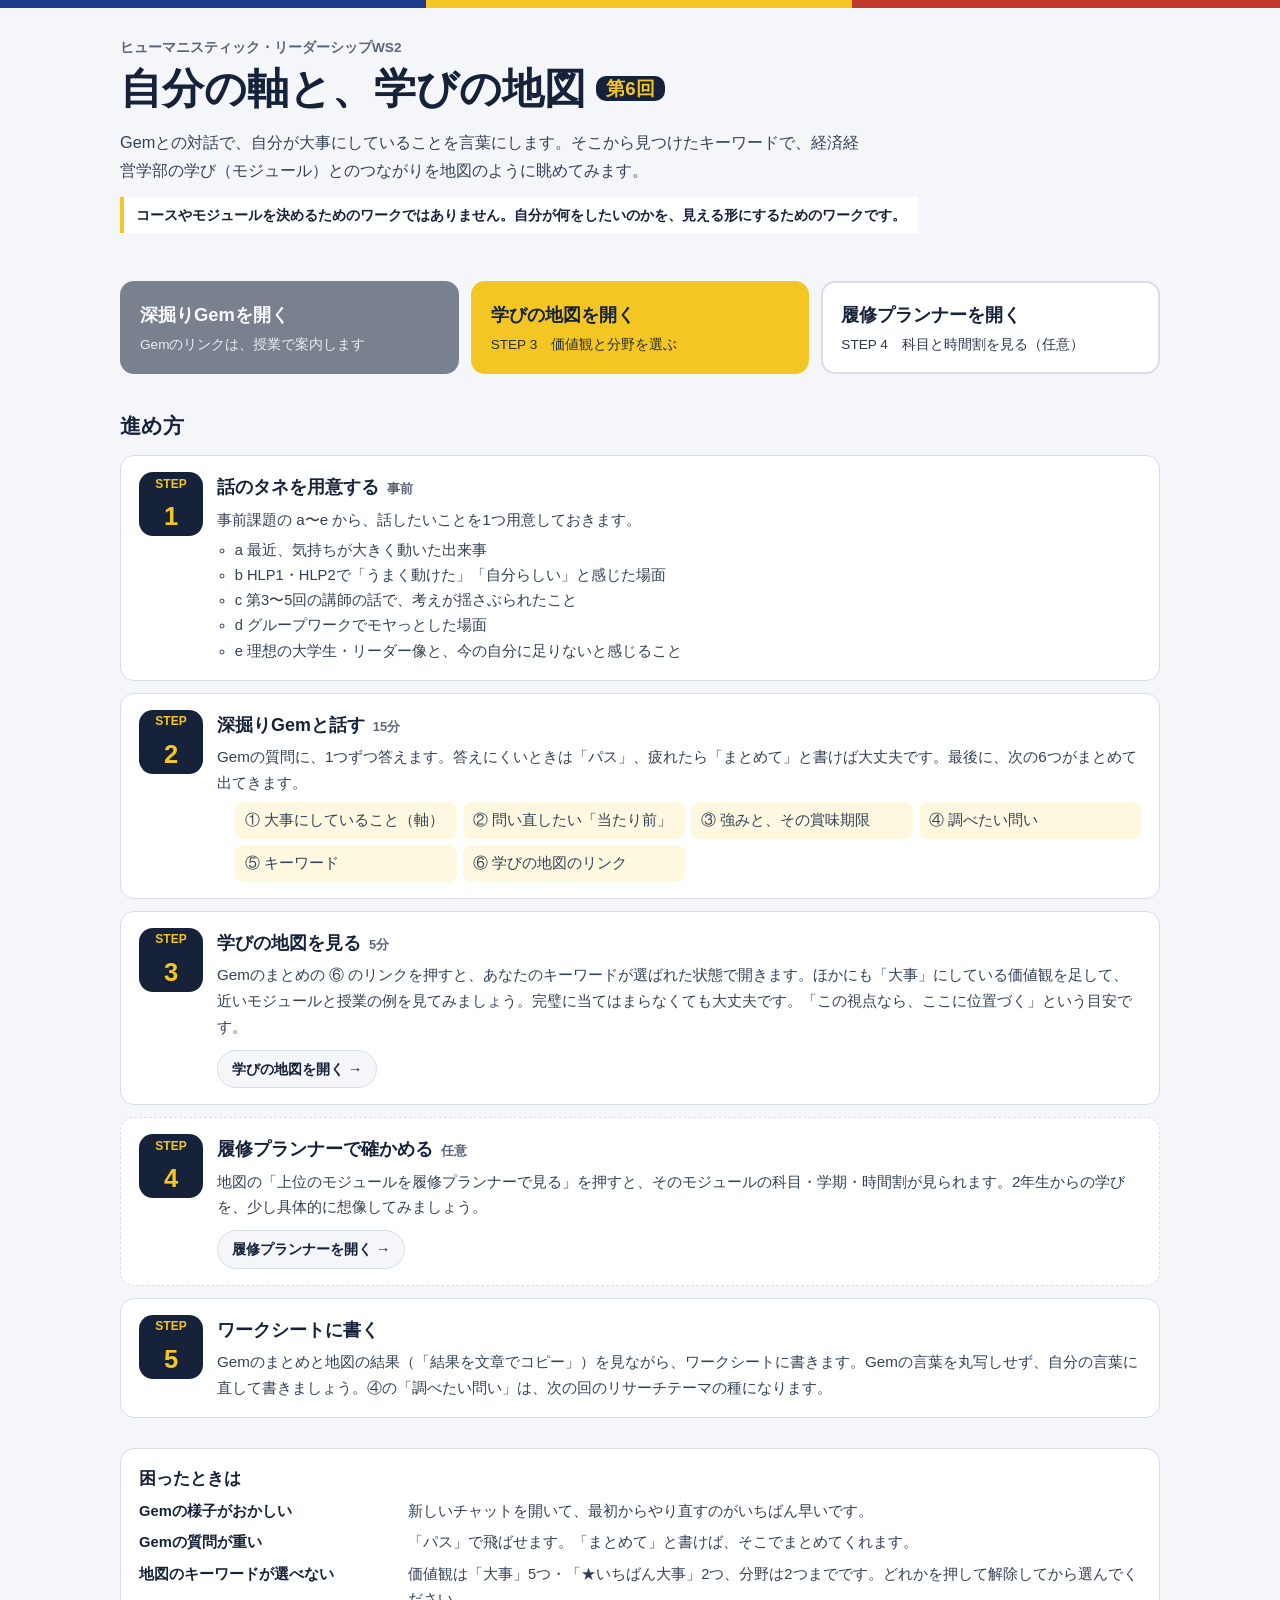
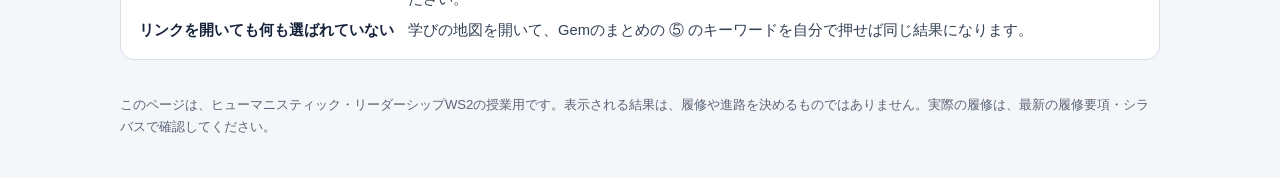
==== commit d0d117ac: "Add files via upload" ====
--- a/diagnosis/index.html
+++ b/diagnosis/index.html
@@ -1,107 +1,4 @@
 <!doctype html>
-<html lang="ja">
-  <head>
-    <meta charset="UTF-8">
-    <meta name="viewport" content="width=device-width, initial-scale=1">
-    <title>経済経営学部 未来をデザインする3分診断</title>
-    <meta name="description" content="質問に答えることで、自分に合った経済経営学部の学びの方向性を知ることができる3分診断ページです。">
-    <link rel="icon" href="../favicon.svg" type="image/svg+xml">
-    <link rel="stylesheet" href="../assets/css/style.css">
-  </head>
-  <body class="tool-diagnosis">
-<div class="page-shell">
-      <header class="tool-page-header">
-        <a id="brand-home" class="tool-page-title" href="#top" aria-label="診断のはじめへ">
-          3分診断
-        </a>
-        <nav class="tool-page-nav" aria-label="ツールページナビ">
-          <a href="../">ホーム</a>
-          <a href="../keyword/">キーワード診断</a>
-          <a href="../planner/">履修プランナー</a>
-        </nav>
-      </header>
-
-      <main id="top">
-        <section id="welcome-screen" class="hero screen">
-          <p class="eyebrow">3 MINUTE CAREER EXPLORER｜3分で分かる、学びのヒント診断</p>
-          <h1>あなたの「気になる」から、<br class="desktop-title-break"><span>未来の学び</span>を見つけよう。</h1>
-          <p class="hero-copy">6つの質問に答えると、経済経営学部で広がるあなたらしい学び方を提案します。結果は進路を決めつけるものではなく、学部説明や在学生相談で質問するためのヒントとして使えます。</p>
-          <div class="hero-points" aria-label="診断の特徴">
-            <span>約3分</span><span>結果はすぐ表示</span><span>登録なしで体験OK</span>
-          </div>
-          <button id="start-button" class="button button-primary button-large">診断をはじめる <span aria-hidden="true">→</span></button>
-        </section>
-
-        <section id="quiz-screen" class="screen hidden" aria-live="polite">
-          <div class="progress-area">
-            <div class="progress-heading">
-              <span id="progress-text">QUESTION 1 / 6</span>
-              <div class="progress-track"><div id="progress-bar" class="progress-bar"></div></div>
-              <span id="progress-percent">17%</span>
-            </div>
-          </div>
-          <div id="question-card" class="question-card"></div>
-          <div class="quiz-actions">
-            <button id="back-button" class="button button-ghost" type="button">← 戻る</button>
-            <button id="next-button" class="button button-primary" type="button">次へ →</button>
-          </div>
-        </section>
-
-        <section id="result-screen" class="screen hidden">
-          <div class="result-intro">
-            <p class="eyebrow">YOUR LEARNING COMPASS｜あなたの学びの方向性</p>
-            <p class="result-pretitle">あなたの学びのコンパスは</p>
-            <h2 id="result-title"></h2>
-            <p id="result-lead" class="result-lead"></p>
-          </div>
-          <div id="result-cards" class="result-cards"></div>
-          <section class="result-next">
-            <div>
-              <p class="eyebrow">AT OPEN CAMPUS</p>
-              <h3>この結果を、もっと自分のものに。</h3>
-              <p>学部説明や在学生との相談で、結果画面を見せながら「自分に合う授業・モジュール・活動」を聞いてみよう。迷ったときは、気になったキーワードや授業名をそのまま相談して大丈夫です。結果画面をスクリーンショットして見せても使いやすいです。次に使う場合は、<a href="../planner/">履修モジュールプランナー</a>、<a href="../keyword/">キーワードから学びを探す</a>、<a href="../">トップページ</a>へ進めます。</p>
-            </div>
-            <div class="open-campus-actions" aria-label="オープンキャンパスでの活用方法">
-              <div>
-                <span class="action-icon" aria-hidden="true">
-                  <svg viewBox="0 0 24 24" focusable="false">
-                    <path d="M4.5 5.5c2.4-.9 4.8-.7 7 .7v12c-2.2-1.4-4.6-1.6-7-.7v-12Z"></path>
-                    <path d="M19.5 5.5c-2.4-.9-4.8-.7-7 .7v12c2.2-1.4 4.6-1.6 7-.7v-12Z"></path>
-                  </svg>
-                </span>
-                <strong>学部説明や理解を深める</strong>
-              </div>
-              <div>
-                <span class="action-icon" aria-hidden="true">
-                  <svg viewBox="0 0 24 24" focusable="false">
-                    <path d="M5 6.5h14v9H9l-4 3v-12Z"></path>
-                    <path d="M8.5 10h7"></path>
-                    <path d="M8.5 13h4.5"></path>
-                  </svg>
-                </span>
-                <strong>在学生に気軽に相談する</strong>
-              </div>
-              <div>
-                <span class="action-icon" aria-hidden="true">
-                  <svg viewBox="0 0 24 24" focusable="false">
-                    <path d="M6 20V5"></path>
-                    <path d="M6 5h11l-1.3 3L17 11H6"></path>
-                  </svg>
-                </span>
-                <strong>自分の学びの解像度を上げる</strong>
-              </div>
-            </div>
-          </section>
-          <div class="result-footer-actions">
-            <button id="restart-button" class="text-button" type="button">もう一度診断する</button>
-            <button id="print-button" class="text-button" type="button">結果を印刷・保存する</button>
-          </div>
-        </section>
-
-      </main>
-    </div>
-    
-  
-    <script src="../assets/js/diagnosis.js" defer></script>
-  </body>
-</html>
+<html lang="ja"><head><meta charset="UTF-8"><meta name="viewport" content="width=device-width, initial-scale=1">
+<title>トップへ移動します</title><script>location.replace('../');</script>
+</head><body><p>このページはありません。<a href="../">トップ</a>へ移動します。</p></body></html>
